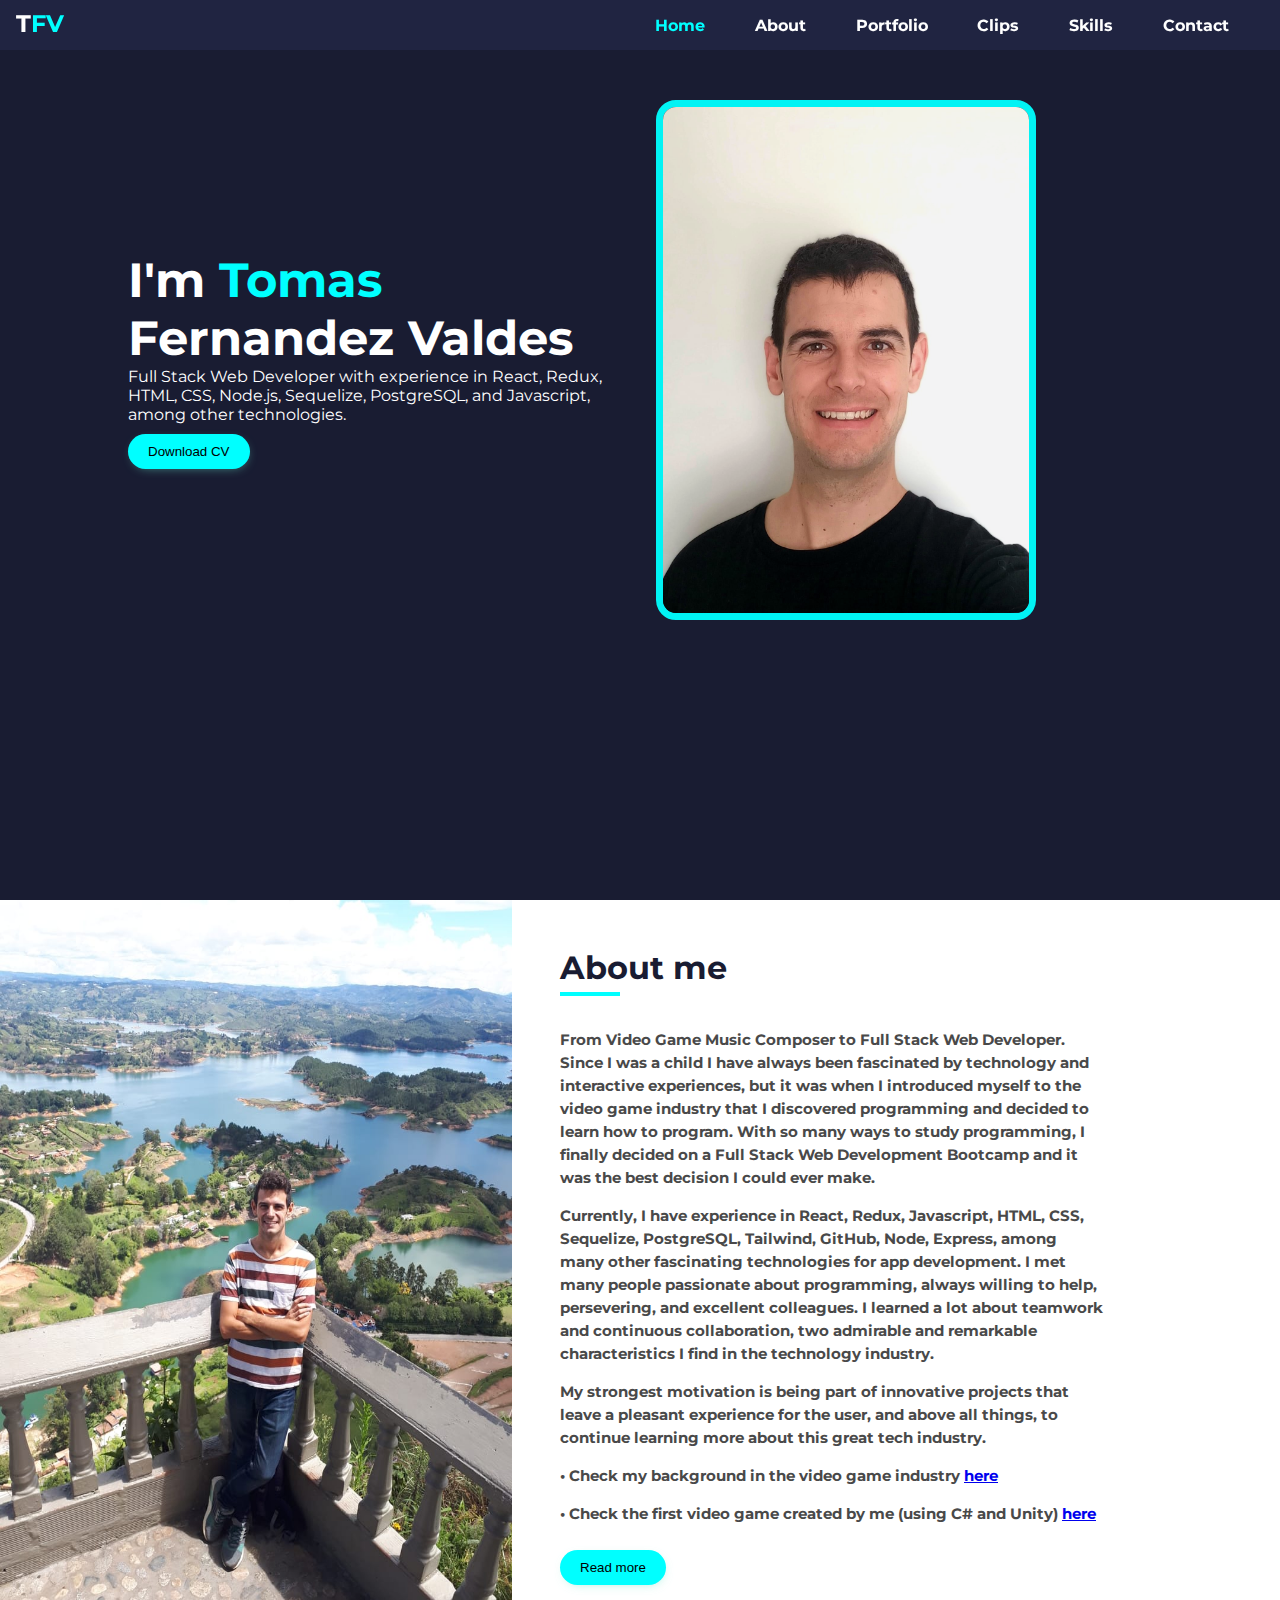
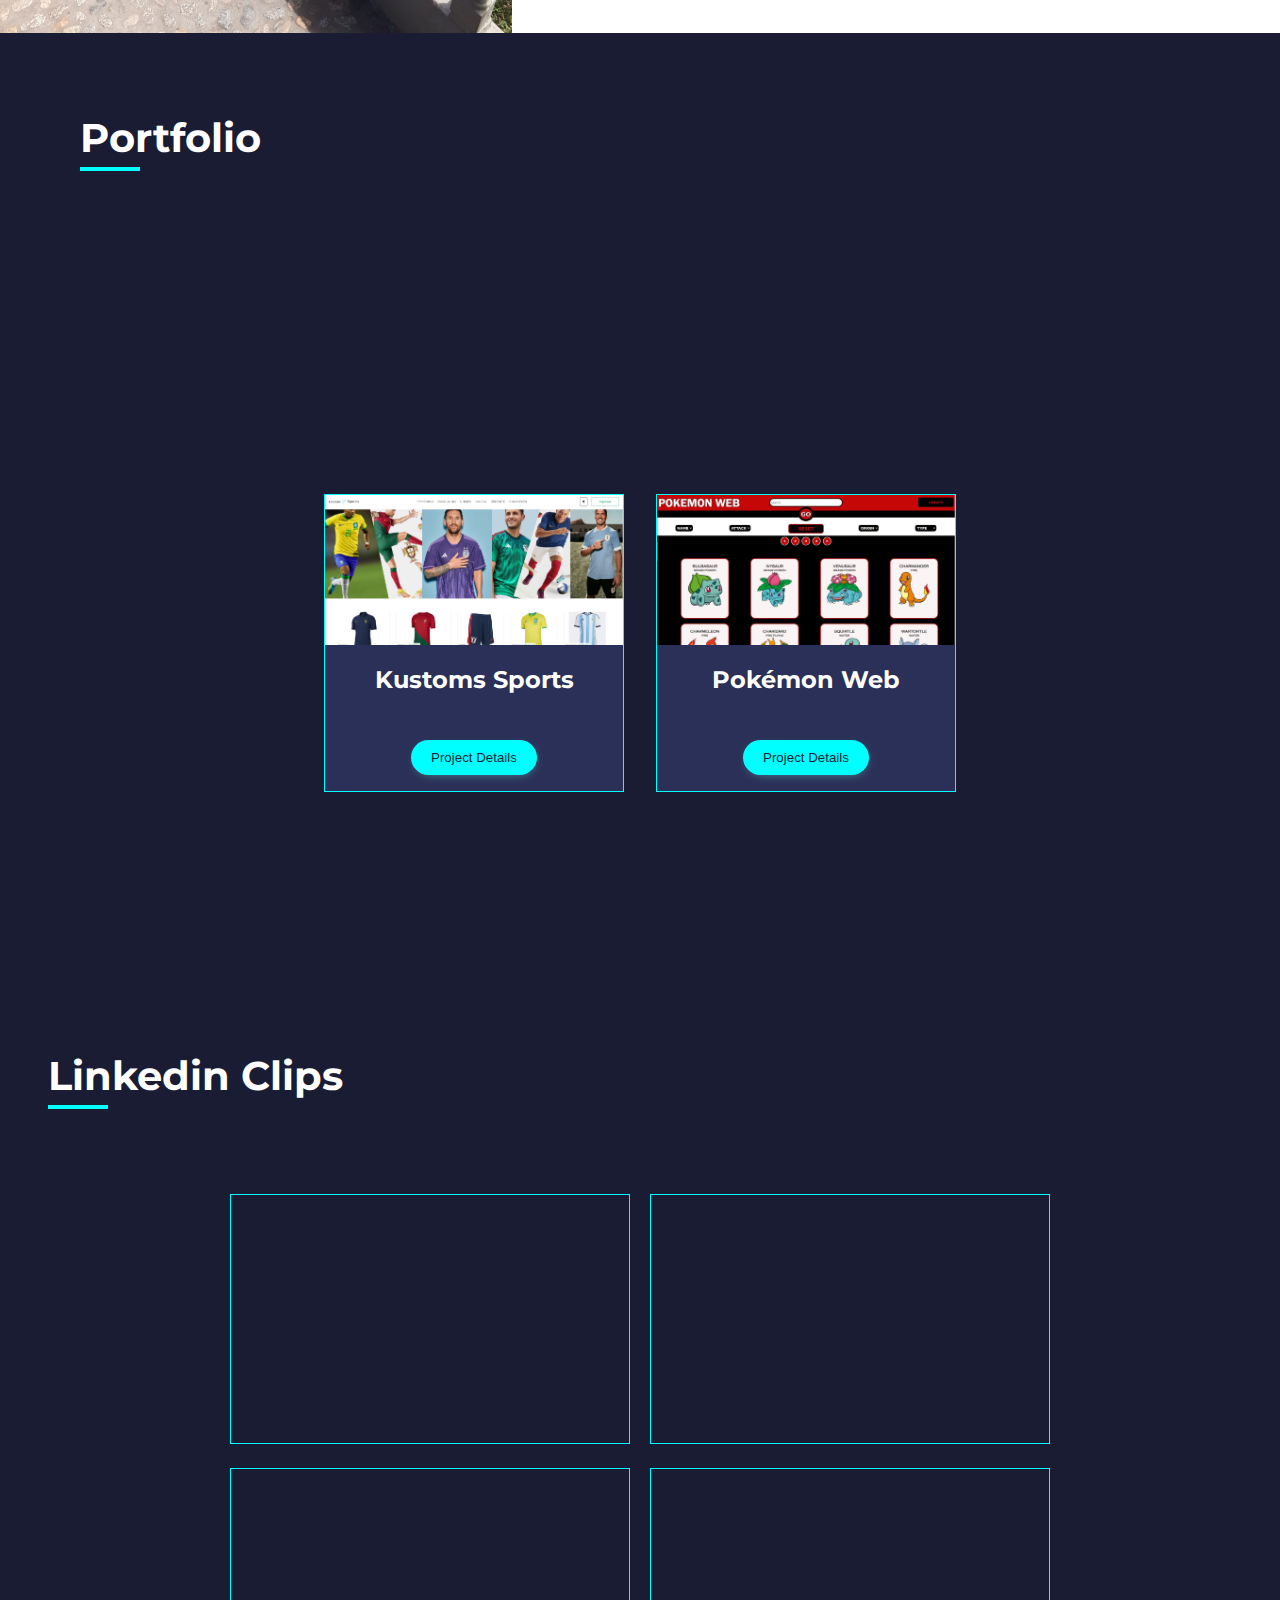
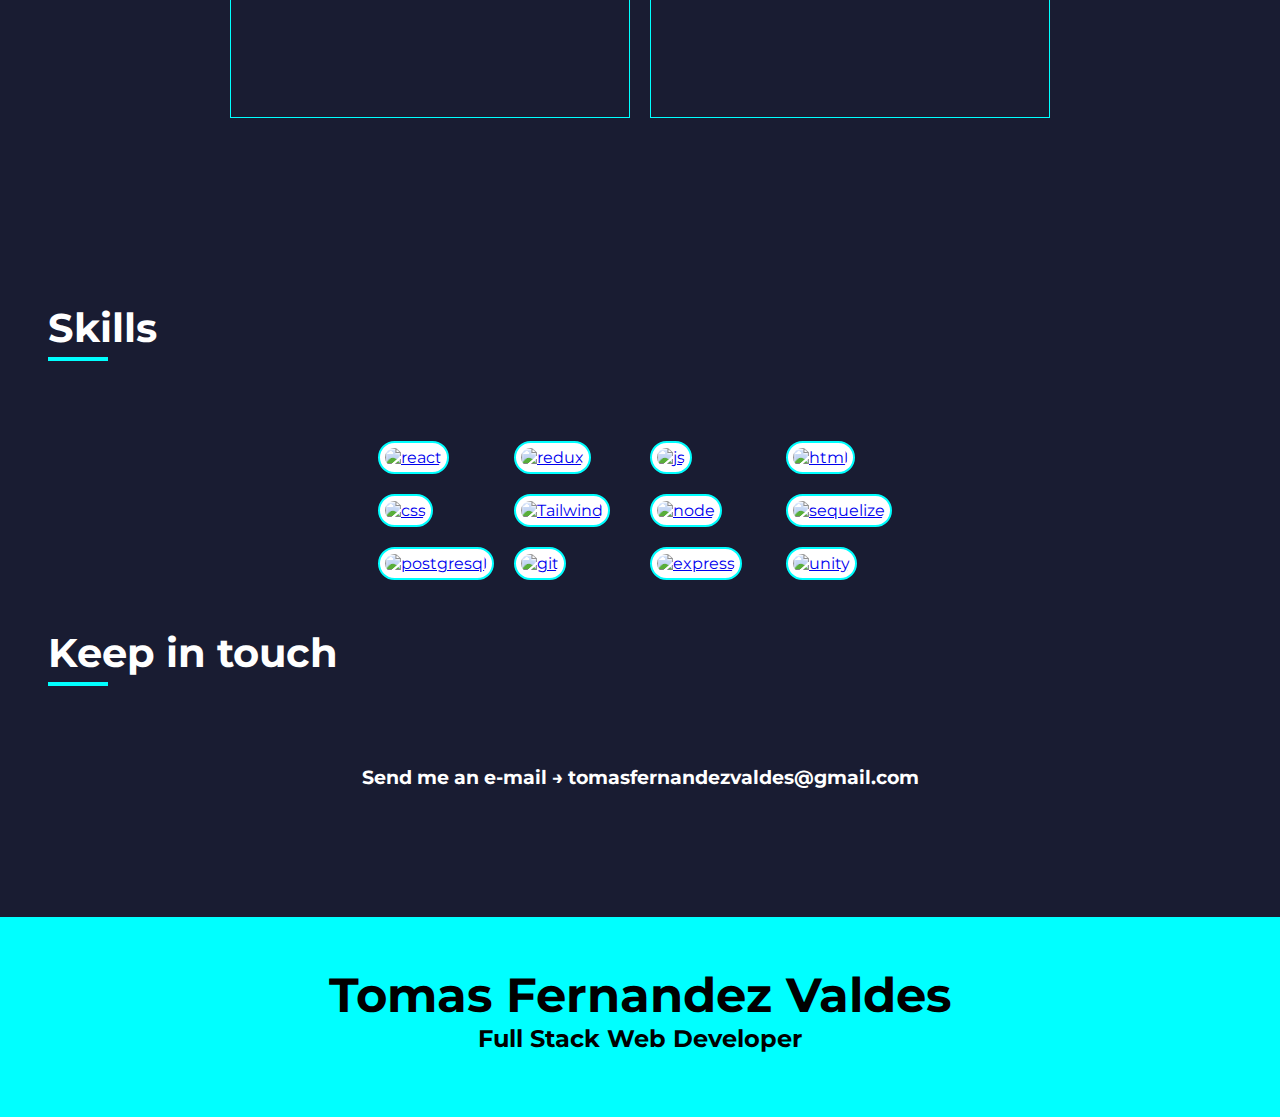
==== index.html @ edc2d5ab "add videoProyects" ====
<!DOCTYPE html>
<html lang="en">
    <head>
        <meta charset="UTF-8">
        <meta http-equiv="X-UA-Compatible" content="IE=edge">
        <meta name="viewport" content="width=device-width, initial-scale=1.0">
        <title>TomasFV-WebDeveloper</title>
        <link rel="shortcut icon" type="image" href="/Logo2T128-removebg-preview.png" >
        <link rel="stylesheet" href="/style.css">
        <link rel="stylesheet" href="https://use.fontawesome.com/releases/v6.1.1/css/all.css">
      
      </head>
      <body>
        <div class="wrapper">
          <header>
            <nav class="navbar">
              <div class="brand">
                <h2>T<span>FV</span></h2>
              </div>
              <ul class="menu">
                <li><a href="#"  class="active">Home</a></li>
                <li><a href="#about">About</a></li>
                <li><a href="#portafolio">Portfolio</a></li>
                <li><a href="#clips">Clips</a></li>
                <li><a href="#skills">Skills</a></li>
                <li><a href="#contacto">Contact</a></li>
              </ul>
            </nav>
          </header>
          <main class="main">
            <div class="info-content">
              <h1>I'm <span>Tomas</span> Fernandez Valdes</h1>
               <p>Full Stack Web Developer with experience in React, Redux, HTML, CSS, Node.js, Sequelize, PostgreSQL, and Javascript, among other technologies.</p>
               <a download href="/TomasFernandezValdes_ FullStack_Eng.pdf"><button class="download-cv">Download CV</button></a>
            </div>
            <img src="/Perfil_CV.jpeg" alt="">
          </main>
        </div>
          <div id="about" class="about">
            <img src="/guatape.jpg" alt="">
            <div  class="about-info">
              <h2>About me</h2>
              <div class="divider"></div>
              <p>From Video Game Music Composer to Full Stack Web Developer. Since I was a child I have always been fascinated by technology and interactive experiences, but it was when I introduced myself to the video game industry that I discovered programming and decided to learn how to program. With so many ways to study programming, I finally decided on a Full Stack Web Development Bootcamp and it was the best decision I could ever make. </p>
              <p>Currently, I have experience in React, Redux, Javascript, HTML, CSS, Sequelize, PostgreSQL, Tailwind, GitHub, Node, Express, among many other fascinating technologies for app development. I met many people passionate about programming, always willing to help, persevering, and excellent colleagues. I learned a lot about teamwork and continuous collaboration, two admirable and remarkable characteristics I find in the technology industry. </p>
              <p>My strongest motivation is being part of innovative projects that leave a pleasant experience for the user, and above all things, to continue learning more about this great tech industry.</p>
              <p>• Check my background in the video game industry <a href="https://coffee-maker-productions.webnode.page/" target="_blank">here</a></p>
              <p>• Check the first video game created by me (using C# and Unity) <a href="https://tomasfv.itch.io/maze-ball-challenge" target="_blank">here</a>   </p>
              <a download href="/TomasFernandezValdes_ FullStack_Eng.pdf"><button class="download-cv">Read more</button></a>
            </div>
          </div>
          <div id="portafolio" class="portfolio">
            <div class="portfolio-heading">
              <h2>Portfolio</h2>
              <div class="divider"></div>
            </div>
            <div class="container">
              <div class="card">
                <div class="cardk__img">
                </div>
                <div class="card__title">
                  <h2>Kustoms Sports</h2>
                </div>
                <div class="card__proyect-links">
                  <a href="https://github.com/tomasfv/kustoms-sports" target="_blank">
                    <i class="fab fa-github"></i>
                  </a>
                  <a href="https://www.youtube.com/watch?v=bM7t9NczBkY" target="_blank">
                    <i class="fab fa-youtube"></i>
                  </a>
                  <a href="https://kustoms-sports.vercel.app" target="_blank">
                    <i class="fas fa-globe-asia"></i>
                  </a>
                  <!-- <a href="">
                    <i class="fas fa-code"></i>
                  </a> -->
                </div>
                <div class="button-content">
                  <button class="project-details-button download-cv">
                    <a download href="/TomasFernandezValdes_ FullStack_Eng.pdf">Project Details</a>
                  </button>
                </div>
              </div>
              
              <div class="card">
                <div class="cardp__img">
                </div>
                <div class="card__title">
                  <h2>Pokémon Web</h2>
                </div>
                <div class="card__proyect-links">
                  <a href="https://github.com/tomasfv/PI-Pokemon-main" target="_blank">
                    <i class="fab fa-github"></i>
                  </a>
                  <a href="https://www.linkedin.com/posts/tomasferval_frontend-fullstack-backend-activity-6993628926098989056-Qzj-?utm_source=share&utm_medium=member_desktop" target="_blank">
                    <i class="fab fa-youtube"></i>
                  </a>
                  <a href="https://pi-pokemon-main-wine.vercel.app/" target="_blank">
                    <i class="fas fa-globe-asia"></i>
                  </a>
                  <!-- <a href="">
                    <i class="fas fa-code"></i>
                  </a> -->
                </div>
                <div class="button-content">
                  <button class="project-details-button download-cv">
                    <a download href="/TomasFernandezValdes_ FullStack_Eng.pdf">Project Details</a>
                  </button>
                </div>
              </div>
              
              
            </div>
          </div>
          <div id="clips" class="contact-section">
            <div  class="contact-heading">
              <h2>Linkedin Clips</h2>
              <div class="divider"></div>
            </div>
            <div  class="container-linkedin">
              <div class="linkedin"> 
                <a href="https://www.linkedin.com/posts/tomasferval_html-css-javascript-activity-6996836630992949248-Q7vD?utm_source=share&utm_medium=member_desktop" target="_blank">
                  <video class="linkedin-clips" src="/Videos/IconoMenuAnimado.mp4" autoplay loop muted></video>
                </a>
                <a href="https://www.linkedin.com/posts/tomasferval_html-css-frontend-activity-6998616373052489728-jc6D?utm_source=share&utm_medium=member_desktop" target="_blank">
                  <video class="linkedin-clips" src="/Videos/02 - Texto Animado.mp4"  autoplay loop muted></video>
                </a>
                <a href="https://www.linkedin.com/posts/tomasferval_html-css-activity-7001537849820897280-mjgd?utm_source=share&utm_medium=member_desktop" target="_blank">
                  <video class="linkedin-clips" src="/Videos/03 - Flip Card.mp4"  autoplay loop muted></video>
                </a>
                <a href="https://www.linkedin.com/posts/tomasferval_html-css-javascript-activity-7003324609701777409-IH3a?utm_source=share&utm_medium=member_desktop" target="_blank">
                  <video class="linkedin-clips" src="/Videos/04 - RS Share Icon.mp4"  autoplay loop muted></video>
                </a>
              </div>
            </div>
          </div>
          
          <div id="skills" class="contact-section">
            <div class="contact-heading">
              <h2>Skills</h2>
              <div class="divider"></div>
            </div>
          </div>
          <div class="container-skills">
            <div class="skills-cards">
              <a href="https://reactjs.org/" target="_blank"><img class="skills" src="https://upload.wikimedia.org/wikipedia/commons/thumb/a/a7/React-icon.svg/2300px-React-icon.svg.png" alt="react"/></a>
              <a href="https://redux.js.org/" target="_blank"><img class="skills" src="https://cdn.worldvectorlogo.com/logos/redux.svg" alt="redux"/></a>
              <a href="https://www.javascript.com/" target="_blank"><img class="skills" src="https://upload.wikimedia.org/wikipedia/commons/6/6a/JavaScript-logo.png" alt="js"/></a>
              <a href="https://html.com/" target="_blank"><img class="skills" src="https://upload.wikimedia.org/wikipedia/commons/thumb/6/61/HTML5_logo_and_wordmark.svg/2048px-HTML5_logo_and_wordmark.svg.png" alt="html"/></a>
              <a href="https://developer.mozilla.org/en-US/docs/Web/CSS" target="_blank"><img class="skills" src="https://upload.wikimedia.org/wikipedia/commons/thumb/d/d5/CSS3_logo_and_wordmark.svg/1452px-CSS3_logo_and_wordmark.svg.png" alt="css"/></a>
              <a href="https://tailwindcss.com/" target="_blank"><img class="skills" src="https://upload.wikimedia.org/wikipedia/commons/thumb/d/d5/Tailwind_CSS_Logo.svg/2048px-Tailwind_CSS_Logo.svg.png" alt="Tailwind"/></a>
              <a href="https://nodejs.org/en/" target="_blank"><img class="skills" src="https://seeklogo.com/images/N/nodejs-logo-FBE122E377-seeklogo.com.png" alt="node"/></a>
              <a href="https://sequelize.org/" target="_blank"><img class="skills" src="https://seeklogo.com/images/S/sequelize-logo-9A5075DB9F-seeklogo.com.png" alt="sequelize"/></a>
              <a href="https://www.postgresql.org/" target="_blank"><img class="skills" src="https://upload.wikimedia.org/wikipedia/commons/thumb/2/29/Postgresql_elephant.svg/1985px-Postgresql_elephant.svg.png" alt="postgresql"/></a>
              <a href="https://git-scm.com/" target="_blank"><img class="skills" src="https://git-scm.com/images/logos/downloads/Git-Icon-1788C.png" alt="git"/></a>
              <a href="https://expressjs.com/" target="_blank"><img class="skills" src="https://d2eip9sf3oo6c2.cloudfront.net/tags/images/000/000/359/full/expressjslogo.png" alt="express"/></a>
              <a href="https://unity.com/" target="_blank"><img class="skills" src="https://cdn.freebiesupply.com/logos/large/2x/unity-69-logo-png-transparent.png" alt="unity"/></a>
              
            </div>
          </div>

          <div class="contact-section">
            <div id="contacto" class="contact-heading">
              <h2>Keep in touch</h2>
              <div class="divider"></div>
            </div>
            <div class="container-contact">
              <!-- <img src="https://res.cloudinary.com/freelancer2222222222222222/image/upload/v1650543288/samples/img-opacity50_jgruyl.png" alt=""> -->
              <div class="contact-form">
                <!-- <h4>Send me a message...</h4> -->
                <!-- <form class="form-group">
                  <input type="text" placeholder="Name" class="input">
                  <input type="email" placeholder="Email" class="input">
                  <textarea name="message" placeholder="Place your message here..."></textarea>
                  <button type="submit" class="btn-submit">Send message</button>
                </form> -->
                <h3>Send me an e-mail → tomasfernandezvaldes@gmail.com</h3>
                
              </div>
            </div>
          </div>
        
          <footer class="footer"> 
            <div class="footer-content">
              <h2>Tomas Fernandez Valdes</h2>
              <h5>Full Stack Web Developer</h5>
            </div>
            <div class="sotial-networks">
              <!-- <i class="fab fa-instagram"></i> -->
              <a href="https://www.linkedin.com/in/tomasferval/" target="_blank"><i class="fab fa-linkedin"></i></a>
              <a href="https://github.com/tomasfv" target="_blank"><i class="fab fa-github"></i></a>
              <a href="https://tomasfv.itch.io/" target="_blank"><i class="fab fa-itch-io"></i></a>

            </div>
          </footer>
        </body>
</html>
---- style.css ----
@import url('https://fonts.googleapis.com/css2?family=Montserrat:wght@100;700&display=swap');

* {
  margin: 0;
  padding: 0;
  box-sizing: border-box;
}

html{
  scroll-behavior: smooth;
}

body {
  font-family: 'Montserrat', sans-serif;
}

.wrapper {
  width: 100vw;
  height: 100vh;
  background-color: #191c32;
  color: #fff;
}
.navbar {
  display: flex;
  justify-content: space-between;
  padding: 1em;
  position: fixed;
  background-color: #212542ee;
  width: 100%;
  height: 50px;
}
.brand {
  margin-top: -7px;
}
.brand span {
  color: aqua;
}
.menu {
  display: flex;
  width: 50%;
  margin-right: 10px;
  justify-content: space-around;
}
.menu  li {
  list-style: none;
  font-weight: bold;

}
.menu a {
  color: #fff;
  text-decoration: none;
  padding: 10px 20px;
  border-radius: 10px;
  transition-duration: 300ms;
  transition-timing-function: ease-in-out; 
}

.menu li:hover a{
  background-color: aqua;
  border-radius: 10px;
  font-weight: bold;
}

.menu .active {
  color: aqua;
 
}


.menu li a:hover {
  color: white;
  
}



.main {
  margin: 0 auto;
  width: 80vw;
  height: 80vh;
  display: grid;
  grid-template-columns: repeat(2,1fr);
  align-items: center;
  gap: 2em;
}

h1 {
  font-size: 3em;
}

.info-content span {
  color: aqua;
}

.download-cv {
  padding: 10px 20px;
  background-color: aqua;
  border: none;
  border-radius: 20px;
  margin-top: 10px;
  cursor: pointer;
  -webkit-box-shadow: 1px 3px 11px -5px rgba(102,231,200,0.69);
  -moz-box-shadow: 1px 3px 11px -5px rgba(102,231,200,0.69);
  box-shadow: 1px 3px 11px -5px rgba(102,231,200,0.69);
}

.download-cv:hover {
  background-color: azure;
  box-shadow: none;
}

.main img {
  border:  7px solid aqua;
  border-radius: 20px;
  width: 380px;
  height: 520px;
  opacity: 95%;
  z-index: 1;
}

.about {
  display: grid;
  grid-template-columns: repeat(10, 1fr);
  width: 100vw;
  align-items: center;
}

.about img {
  width: 100%;
  height: 100%;
  grid-column: 1/5;
}

.about-info {
  grid-column: 5/10;
  padding: 3em;
}

.about-info h2 {
  font-size: 2em;
  color: #191c32;
}

.divider {
  height: 4px;
  width: 60px;
  background-color: aqua;
  margin-top: 5px;
  margin-bottom: 2em;
}

.about p {
  margin-bottom: 1em;
  color: rgb(73, 73, 73);
  line-height: 23px;
  font-weight: bold;
  font-size: 15px;
}

.portfolio,
.contact-section {
  width: 100vw;
  background-color: #191c32;
  color: #fff;
}

.portfolio-heading {
  width: 100vw;
  display: flex;
  flex-direction: column;
  justify-content: center;

}


.portfolio-heading h2,
.contact-heading h2 {
  font-size: 2.5em;
  color: #fff;
}

.portfolio .container {
  width: 80vw;
  height: 80vh;
  margin: 0 auto;
  display: flex;
  align-items: center;
  justify-content: center;
}

.card {
  width: 300px;
  background-color: #2b3058;
  margin: 1em;
  text-align: center;
  transition-duration: 300ms;
  transition-timing-function: ease-in-out;
}

.card:hover{
  transform: scale(1.05);
}

.card__img {
  width: 100%;
  height: 150px;
  background-image: url(https://res.cloudinary.com/freelancer2222222222222222/image/upload/v1650543491/samples/2-original_agisst.png);
  background-size: cover;
}

.card__title {
  padding: 20px;
}

.card__proyect-links {
  display: flex;
  justify-content: space-evenly;
}
.card__proyect-links a {
  color: #fff;
  text-decoration: none;
}

.card__proyect-links i {
  font-size: 1.5em;
}

.button-content {
  display: flex;
  justify-content: center;
  margin: 1em;
}

.project-details-button a {
  text-decoration: none;
  color: #191c32;
}


.contact-section {
  padding: 3em;
}

.container-contact {
  margin: 0 auto;
  display: flex;
  align-items: center;
}

.contact-section img {
  width: 750px;
  height: 700px;
  bottom: 0px;
}

.form-group {
  display: flex;
  flex-direction: column;
  width: 30vw;
  margin-top: 2em;
}
.form-group textarea {
  height: 150px;
  padding: 1.5em;
  background: none;
  border: 1px solid #fff;
  color: #fff;
}

.form-group .input {
  padding: 10px 20px;
  margin-bottom: 1em;
  background: none;
  border: none;
  border-bottom: 1px solid #fff;
  color: #fff;
}

.form-group .btn-submit {
  padding: 10px 20px;
  margin: 1em;
  border-radius: 20px;
  border: none;
  text-transform: uppercase;
  background-color: aqua;
}


.footer {
  display: flex;
  flex-direction: column;
  justify-content: center;
  align-items: center;
  width: 100vw;
  height: 200px;
  padding: 2em;
  background-color: aqua;
}

.footer-content h2 {
  font-size: 3em;
}

.footer-content h5 {
  font-size: 1.5em;
  text-align: center;
}

.sotial-networks {
  display: flex;
  justify-content: space-evenly;
  width: 300px;
  margin-top: 1em;
}

.sotial-networks i {
  font-size: 1.5em;
}

.portfolio,
.contact-section {
  width: 100vw;
  background-color: #191c32;
  color: #fff;
}

.portfolio-heading {
  width: 100vw;
  display: flex;
  flex-direction: column;
  justify-content: center;
  padding: 5em;
}


.portfolio-heading h2,
.contact-heading h2 {
  font-size: 2.5em;
  color: #fff;
}

.portfolio .container {
  width: 80vw;
  height: 80vh;
  margin: 0 auto;
  display: flex;
  align-items: center;
  justify-content: center;
}

.card {
  width: 300px;
  border: solid aqua 1px;
  background-color: #2b3058;
  margin: 1em;
}

.cardk__img {
  width: 100%;
  height: 150px;
  background-image: url(/KustomsSports.jpg);
  background-size: cover;
}

.cardp__img {
  width: 100%;
  height: 150px;
  background-image: url(/pokemon.jpg);
  background-size: cover;
}

.card__title {
  padding: 20px;
}

.card__proyect-links {
  display: flex;
  justify-content: space-evenly;
}
.card__proyect-links a {
  color: #fff;
  text-decoration: none;
}

.card__proyect-links i {
  font-size: 1.5em;
}

.button-content {
  display: flex;
  justify-content: center;
  margin: 1em;
}

.project-details-button a {
  text-decoration: none;
  color: #191c32;
}

.contact-section {
  padding: 3em;

}

.container-contact {
  margin: 0 auto;
  /* margin-left: 26%; */
  display:flex;
  flex-direction: column;
  justify-content: center;
  align-items: center;
  margin-top: 5em;
  margin-bottom: 5em;
}

.container-linkedin {
  margin: 0 auto;
  /* margin-left: 26%; */
  /* display:flex;
  flex-direction: column;
  justify-content: center;
  align-items: center; */
  display: flex;
  justify-content: center;
  align-items: center;
  margin-top: 5em;
  margin-bottom: 5em;
}

.linkedin{
  display: grid;
  grid-template-columns: repeat(2, 1fr);
  gap: 10px;
}

.linkedin-clips{
  width: 400px;
  height: 250px;
  transition-duration: 300ms;
  border: solid aqua 1px;
  margin: 5px;
  transition-timing-function: ease-in-out;
}

.linkedin-clips:hover{
  transform: scale(1.05);
}



.contact-section img {
  width: 725px;
  height: 725px;
  bottom: 0px;
  margin-right: 10px;
  opacity: 20%;
}

.form-group {
  display: flex;
  flex-direction: column;
  width: 30vw;
  margin-top: 2em;
}
.form-group textarea {
  height: 150px;
  padding: 1.5em;
  background: none;
  border: 1px solid #fff;
  color: #fff;
}

.form-group .input {
  padding: 10px 20px;
  margin-bottom: 1em;
  background: none;
  border: none;
  border-bottom: 1px solid #fff;
  color: #fff;
}

.form-group .btn-submit {
  padding: 10px 20px;
  margin: 1em;
  border-radius: 20px;
  border: none;
  text-transform: uppercase;
  background-color: aqua;
}


.footer {
  display: flex;
  flex-direction: column;
  justify-content: center;
  align-items: center;
  width: 100vw;
  height: 200px;
  padding: 2em;
  background-color: aqua;
}

.footer-content h2 {
  font-size: 3em;
}

.footer-content h5 {
  font-size: 1.5em;
  text-align: center;
}

.sotial-networks {
  display: flex;
  justify-content: space-evenly;
  width: 300px;
  margin-top: 1em;
}

.sotial-networks i {
  font-size: 1.5em;
  color: #191c32;
}

.container-skills{
  background-color: #191c32;
  display: flex;
  justify-content: center;
  align-items: center;
  
  
}

.skills-cards{
  display: grid;
  grid-template-columns: repeat(4, 1fr);
  gap: 20px
}

.skills{
  
  width: 100px;
  height: 100px;
  border: solid aqua 2px;
  padding: 5px;
  border-radius: 20px;
  background-color: #fff;
  cursor: pointer;
  transition-property: transform border-radius; 
  transition: 750ms ease-in-out;
  

}

.skills:hover{
  transform: rotate(360deg);
  border-radius: 50%;
  
  
  
}


@media (max-width: 780px){
  .main{
    display:flex;
    flex-direction: column;
  }

  .info-content{
    margin-top: 60px;
  }

  .about{
    display: flex;
    flex-direction: column;
  }

  .container{
    display: flex;
    flex-direction: column;
  }

  .skills-cards{
  grid-template-columns: repeat(3, 1fr);

  }

  .linkedin{
    display: grid;
    grid-template-columns: repeat(1, 1fr);
    gap: 10px;
  }
}

@media (max-width: 720px){
 
  .main img{
    width: 310px;
    height: 420px;
  }

  .navbar{
    
    justify-content: space-around;
    
  }
  .menu a{
    display: none;
    /* padding: 10px;
    font-size: 11px; */
  }

  .about img{
    display: none;
  }

  .footer-content h2{
    font-size: 1.5em;
  }

  .footer-content h5{
    font-size: 1em;
  }
}
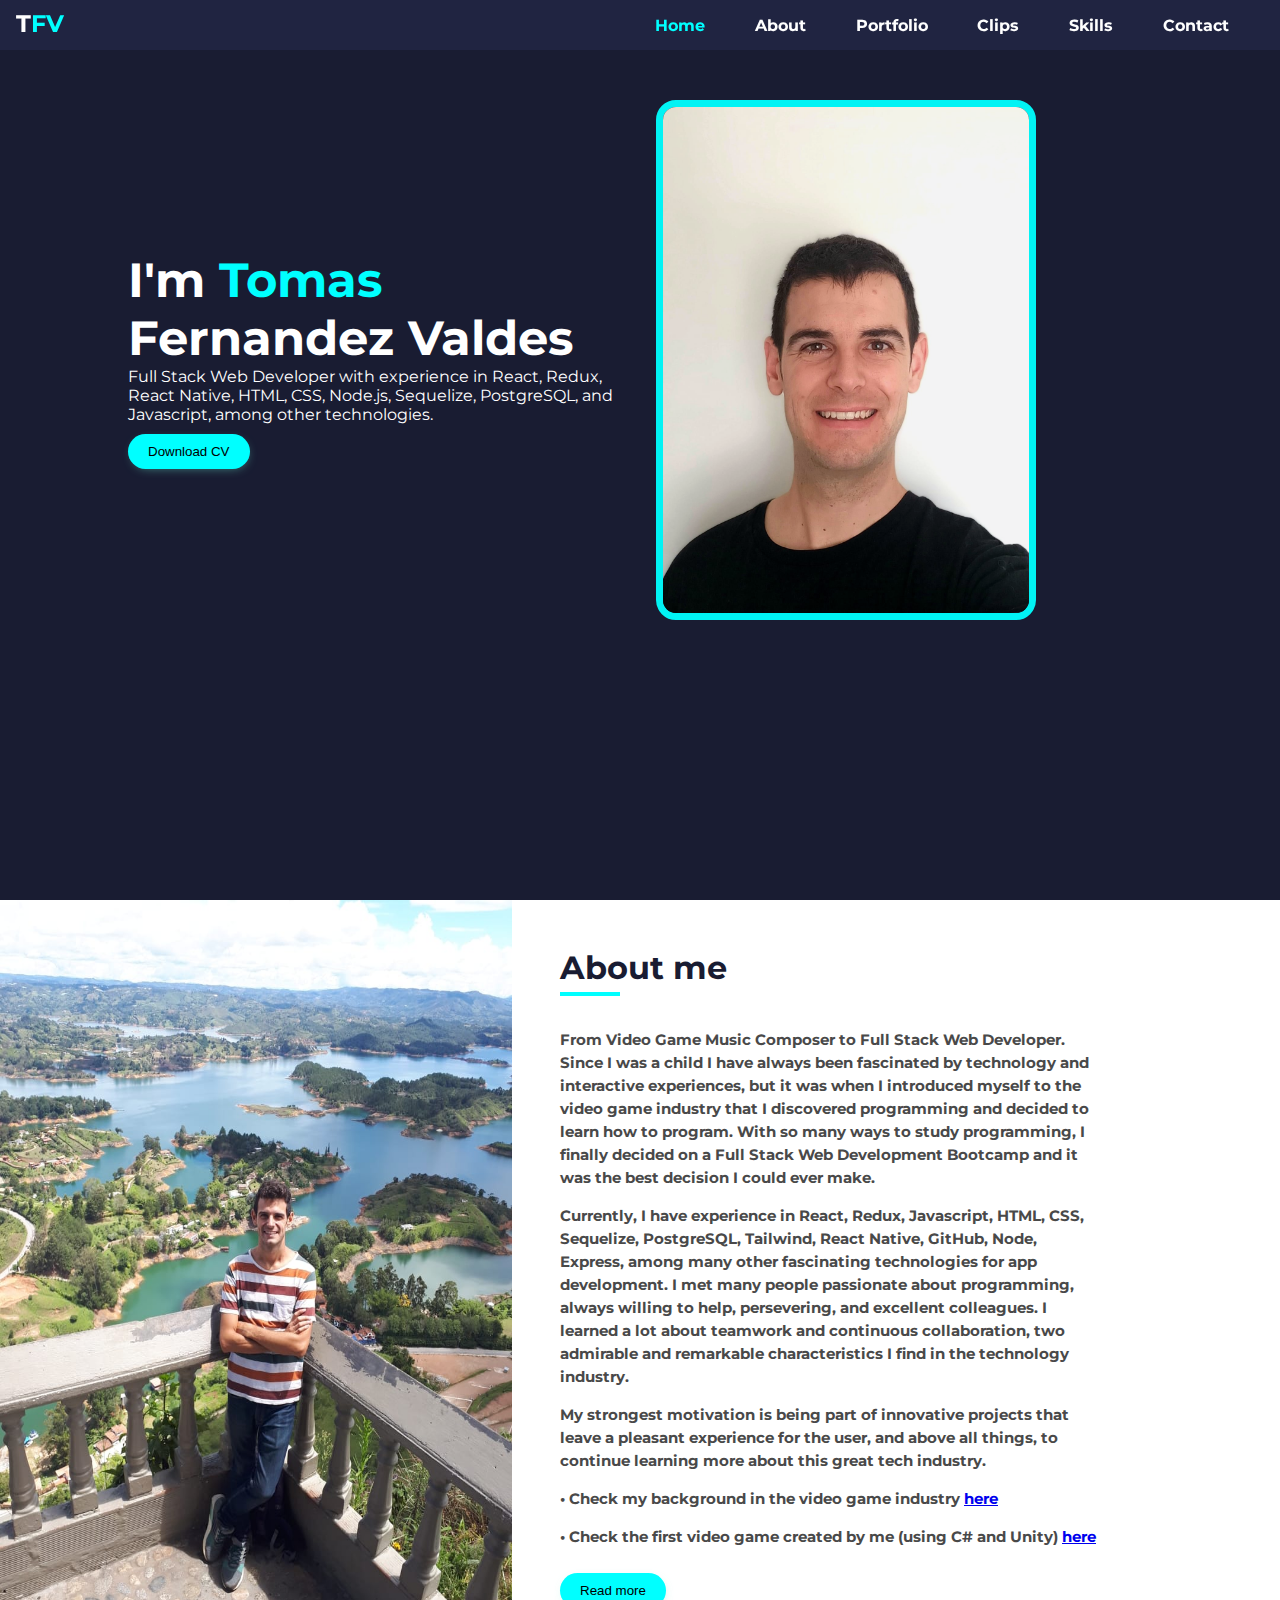
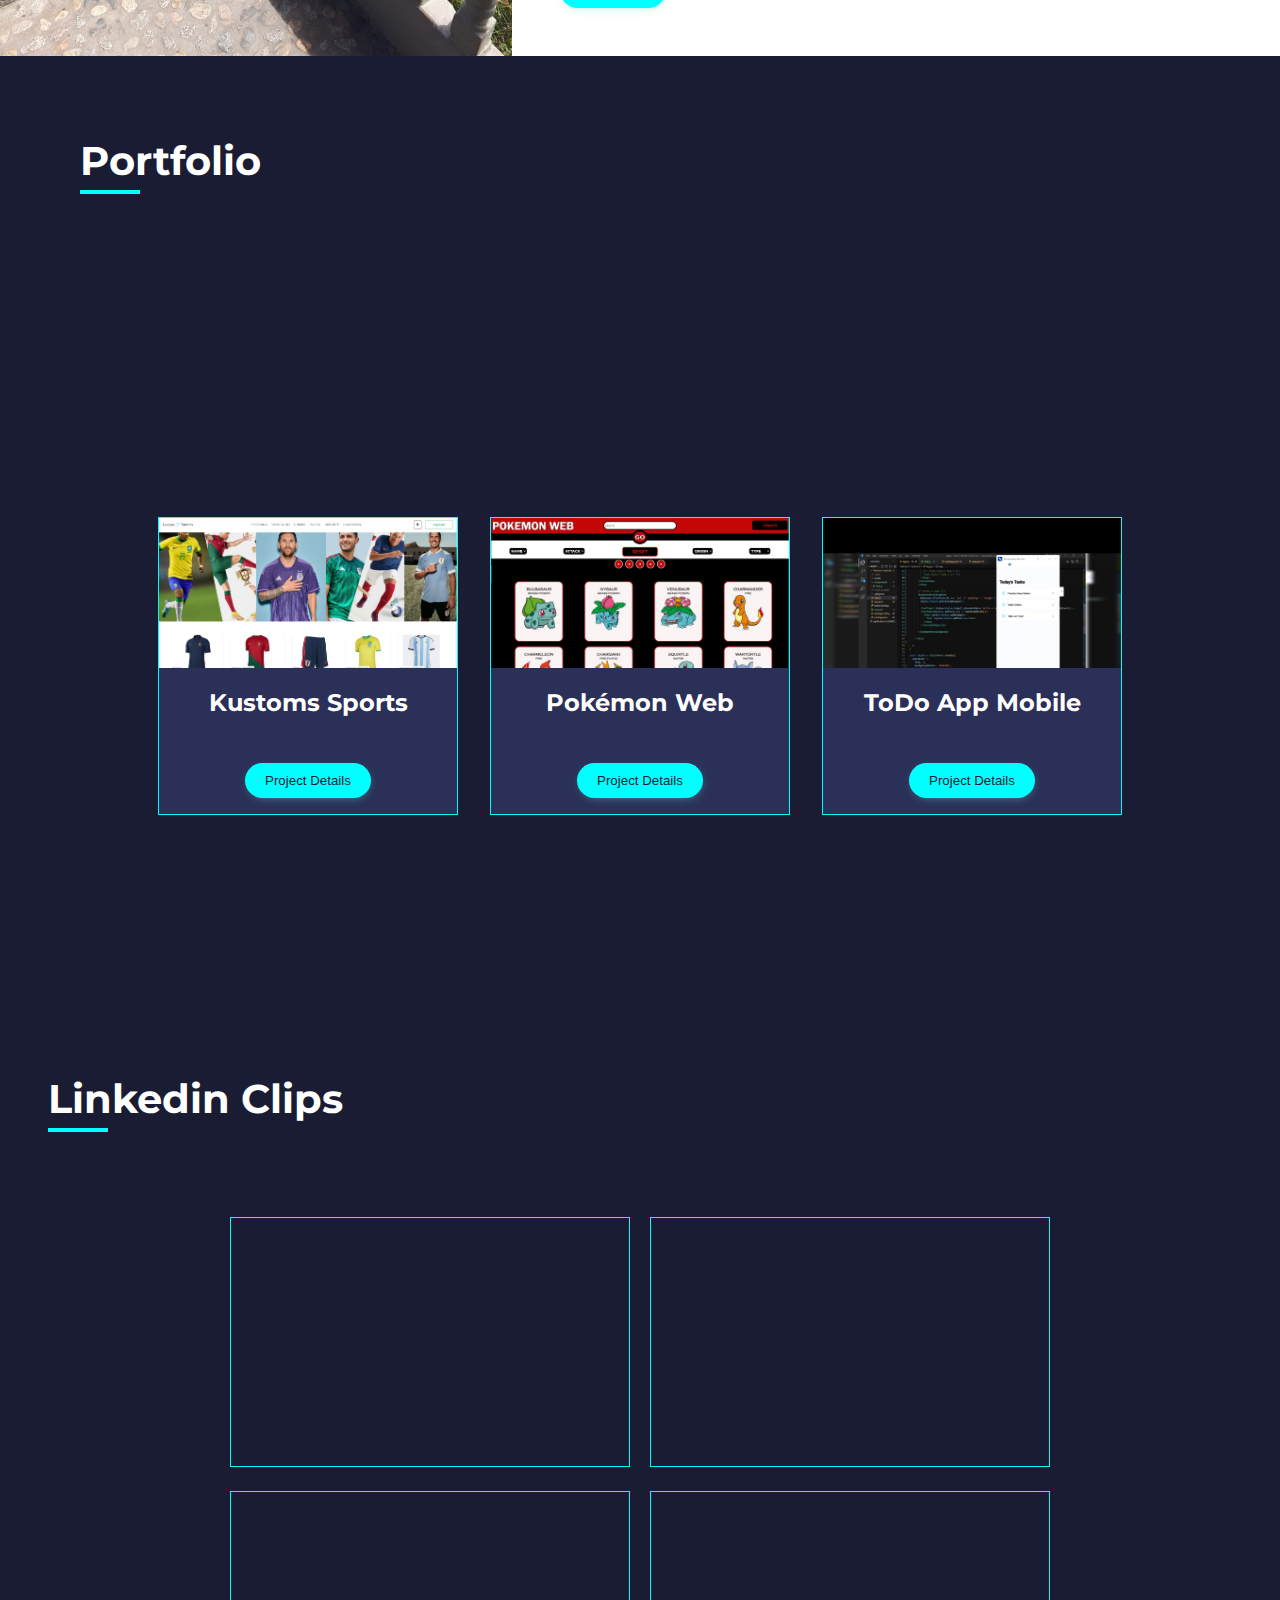
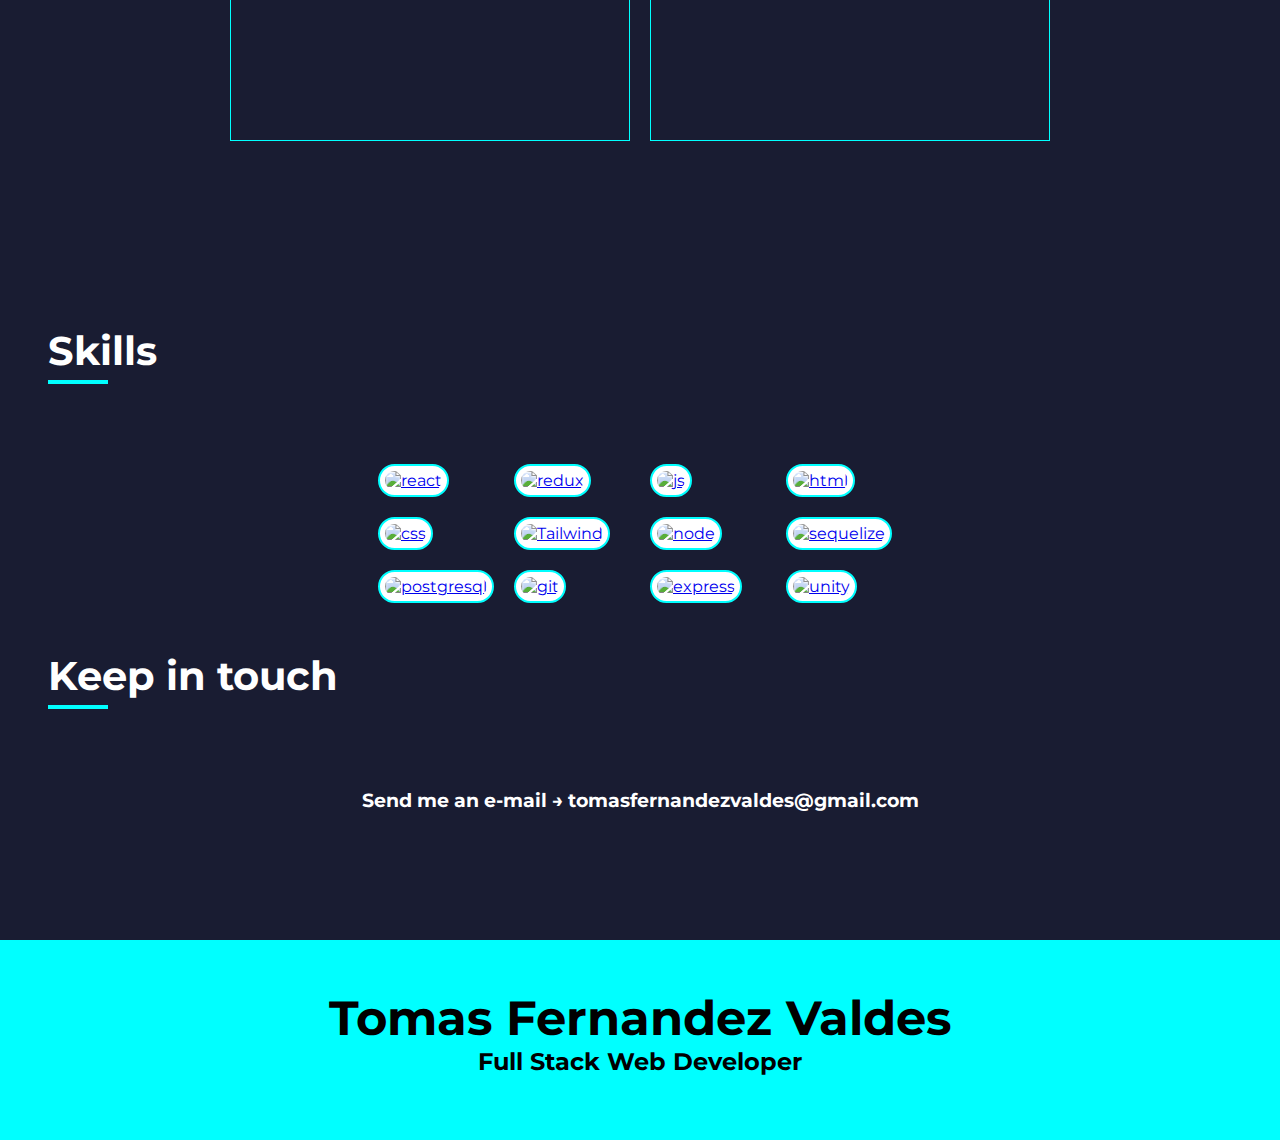
==== commit f5af4590: "add toDoApp" ====
--- a/index.html
+++ b/index.html
@@ -30,7 +30,7 @@
           <main class="main">
             <div class="info-content">
               <h1>I'm <span>Tomas</span> Fernandez Valdes</h1>
-               <p>Full Stack Web Developer with experience in React, Redux, HTML, CSS, Node.js, Sequelize, PostgreSQL, and Javascript, among other technologies.</p>
+               <p>Full Stack Web Developer with experience in React, Redux, React Native, HTML, CSS, Node.js, Sequelize, PostgreSQL, and Javascript, among other technologies.</p>
                <a download href="/TomasFernandezValdes_ FullStack_Eng.pdf"><button class="download-cv">Download CV</button></a>
             </div>
             <img src="/Perfil_CV.jpeg" alt="">
@@ -42,7 +42,7 @@
               <h2>About me</h2>
               <div class="divider"></div>
               <p>From Video Game Music Composer to Full Stack Web Developer. Since I was a child I have always been fascinated by technology and interactive experiences, but it was when I introduced myself to the video game industry that I discovered programming and decided to learn how to program. With so many ways to study programming, I finally decided on a Full Stack Web Development Bootcamp and it was the best decision I could ever make. </p>
-              <p>Currently, I have experience in React, Redux, Javascript, HTML, CSS, Sequelize, PostgreSQL, Tailwind, GitHub, Node, Express, among many other fascinating technologies for app development. I met many people passionate about programming, always willing to help, persevering, and excellent colleagues. I learned a lot about teamwork and continuous collaboration, two admirable and remarkable characteristics I find in the technology industry. </p>
+              <p>Currently, I have experience in React, Redux, Javascript, HTML, CSS, Sequelize, PostgreSQL, Tailwind, React Native, GitHub, Node, Express, among many other fascinating technologies for app development. I met many people passionate about programming, always willing to help, persevering, and excellent colleagues. I learned a lot about teamwork and continuous collaboration, two admirable and remarkable characteristics I find in the technology industry. </p>
               <p>My strongest motivation is being part of innovative projects that leave a pleasant experience for the user, and above all things, to continue learning more about this great tech industry.</p>
               <p>• Check my background in the video game industry <a href="https://coffee-maker-productions.webnode.page/" target="_blank">here</a></p>
               <p>• Check the first video game created by me (using C# and Unity) <a href="https://tomasfv.itch.io/maze-ball-challenge" target="_blank">here</a>   </p>
@@ -97,6 +97,33 @@
                   </a>
                   <a href="https://pi-pokemon-main-wine.vercel.app/" target="_blank">
                     <i class="fas fa-globe-asia"></i>
+                  </a>
+                  <!-- <a href="">
+                    <i class="fas fa-code"></i>
+                  </a> -->
+                </div>
+                <div class="button-content">
+                  <button class="project-details-button download-cv">
+                    <a download href="/TomasFernandezValdes_ FullStack_Eng.pdf">Project Details</a>
+                  </button>
+                </div>
+              </div>
+
+              <div class="card">
+                <div class="cardtda__img">
+                </div>
+                <div class="card__title">
+                  <h2>ToDo App Mobile</h2>
+                </div>
+                <div class="card__proyect-links">
+                  <a href="https://github.com/tomasfv/ToDo-App-Mobile" target="_blank">
+                    <i class="fab fa-github"></i>
+                  </a>
+                  <a href="" target="_blank">
+                    <i class="fab fa-youtube"></i>
+                  </a>
+                  <a download href="/application-a12006f2-7160-4f5f-839d-4a2cf59c3d21.apk" target="_blank">
+                    <i class="fa-brands fa-android"></i>
                   </a>
                   <!-- <a href="">
                     <i class="fas fa-code"></i>
--- a/style.css
+++ b/style.css
@@ -369,6 +369,13 @@
   background-size: cover;
 }
 
+.cardtda__img{
+  width: 100%;
+  height: 150px;
+  background-image: url(/ToDoApp.jpg);
+  background-size: cover;
+}
+
 .card__title {
   padding: 20px;
 }
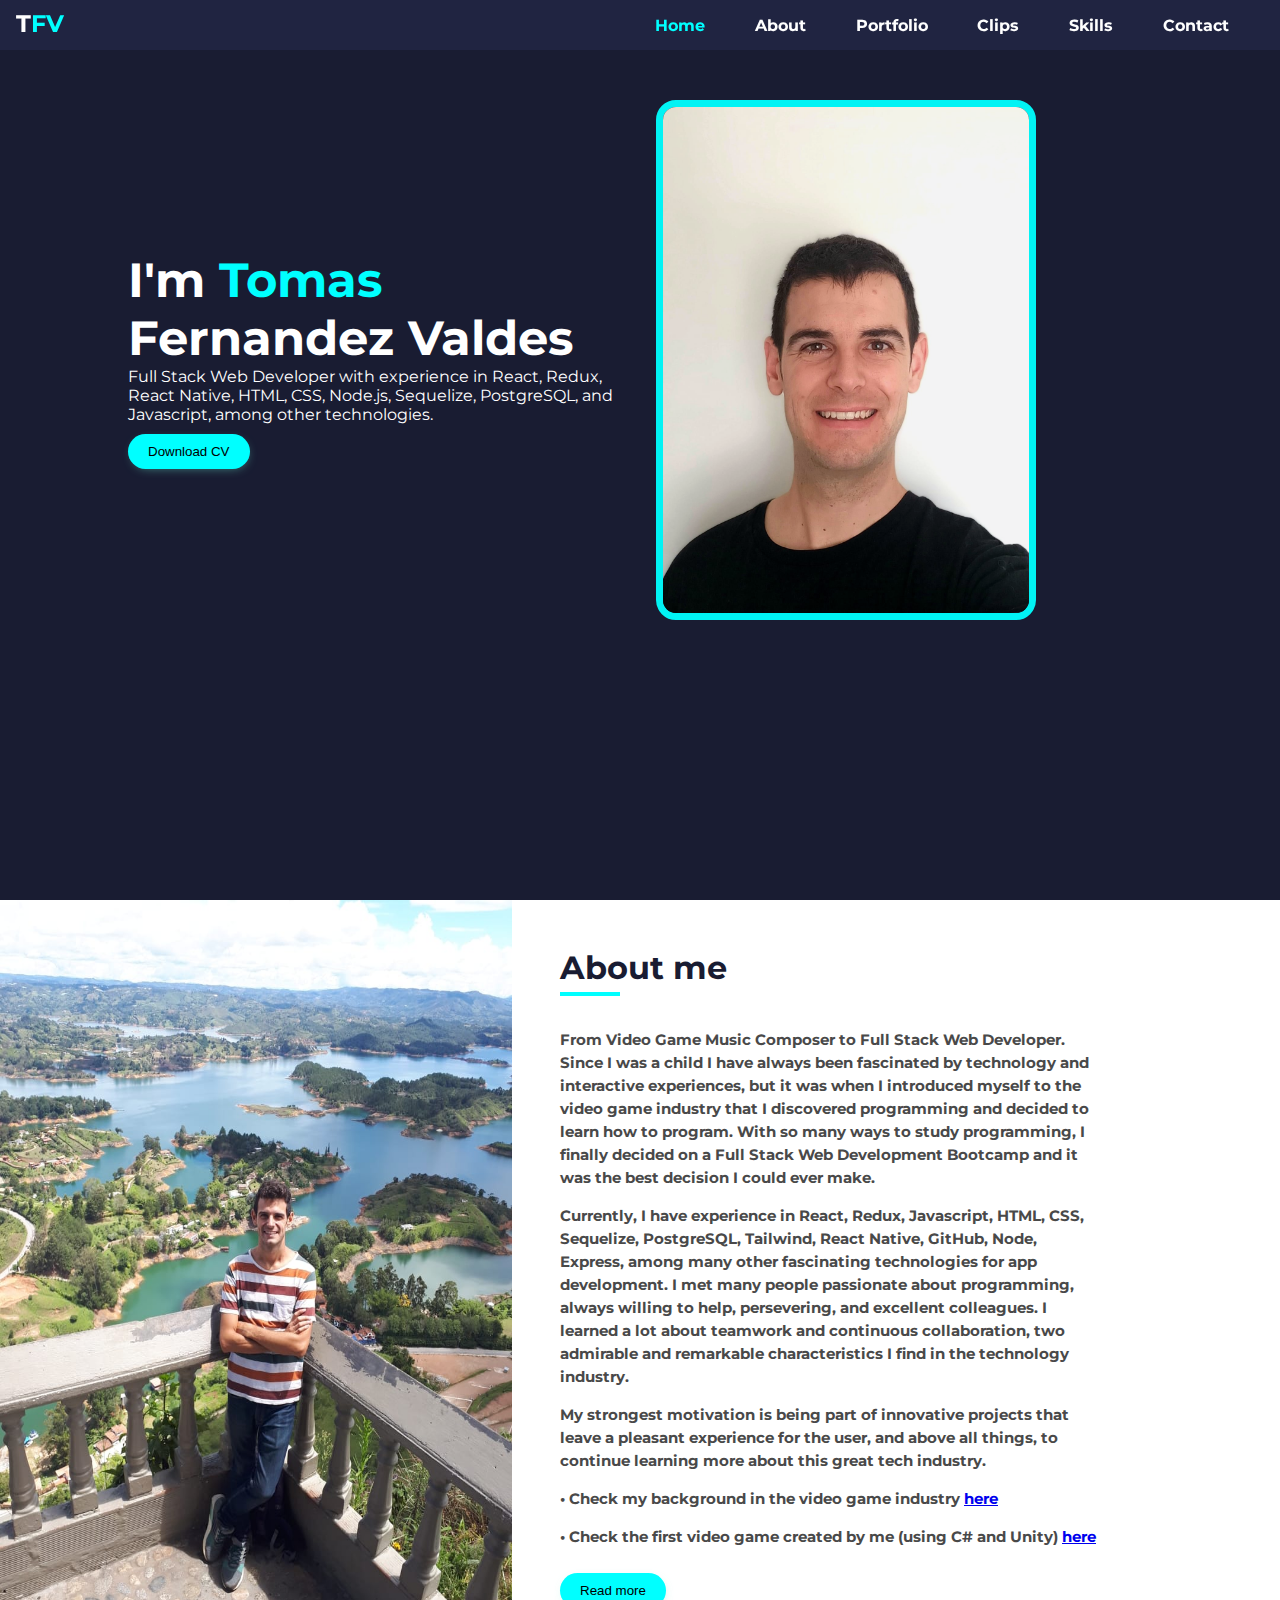
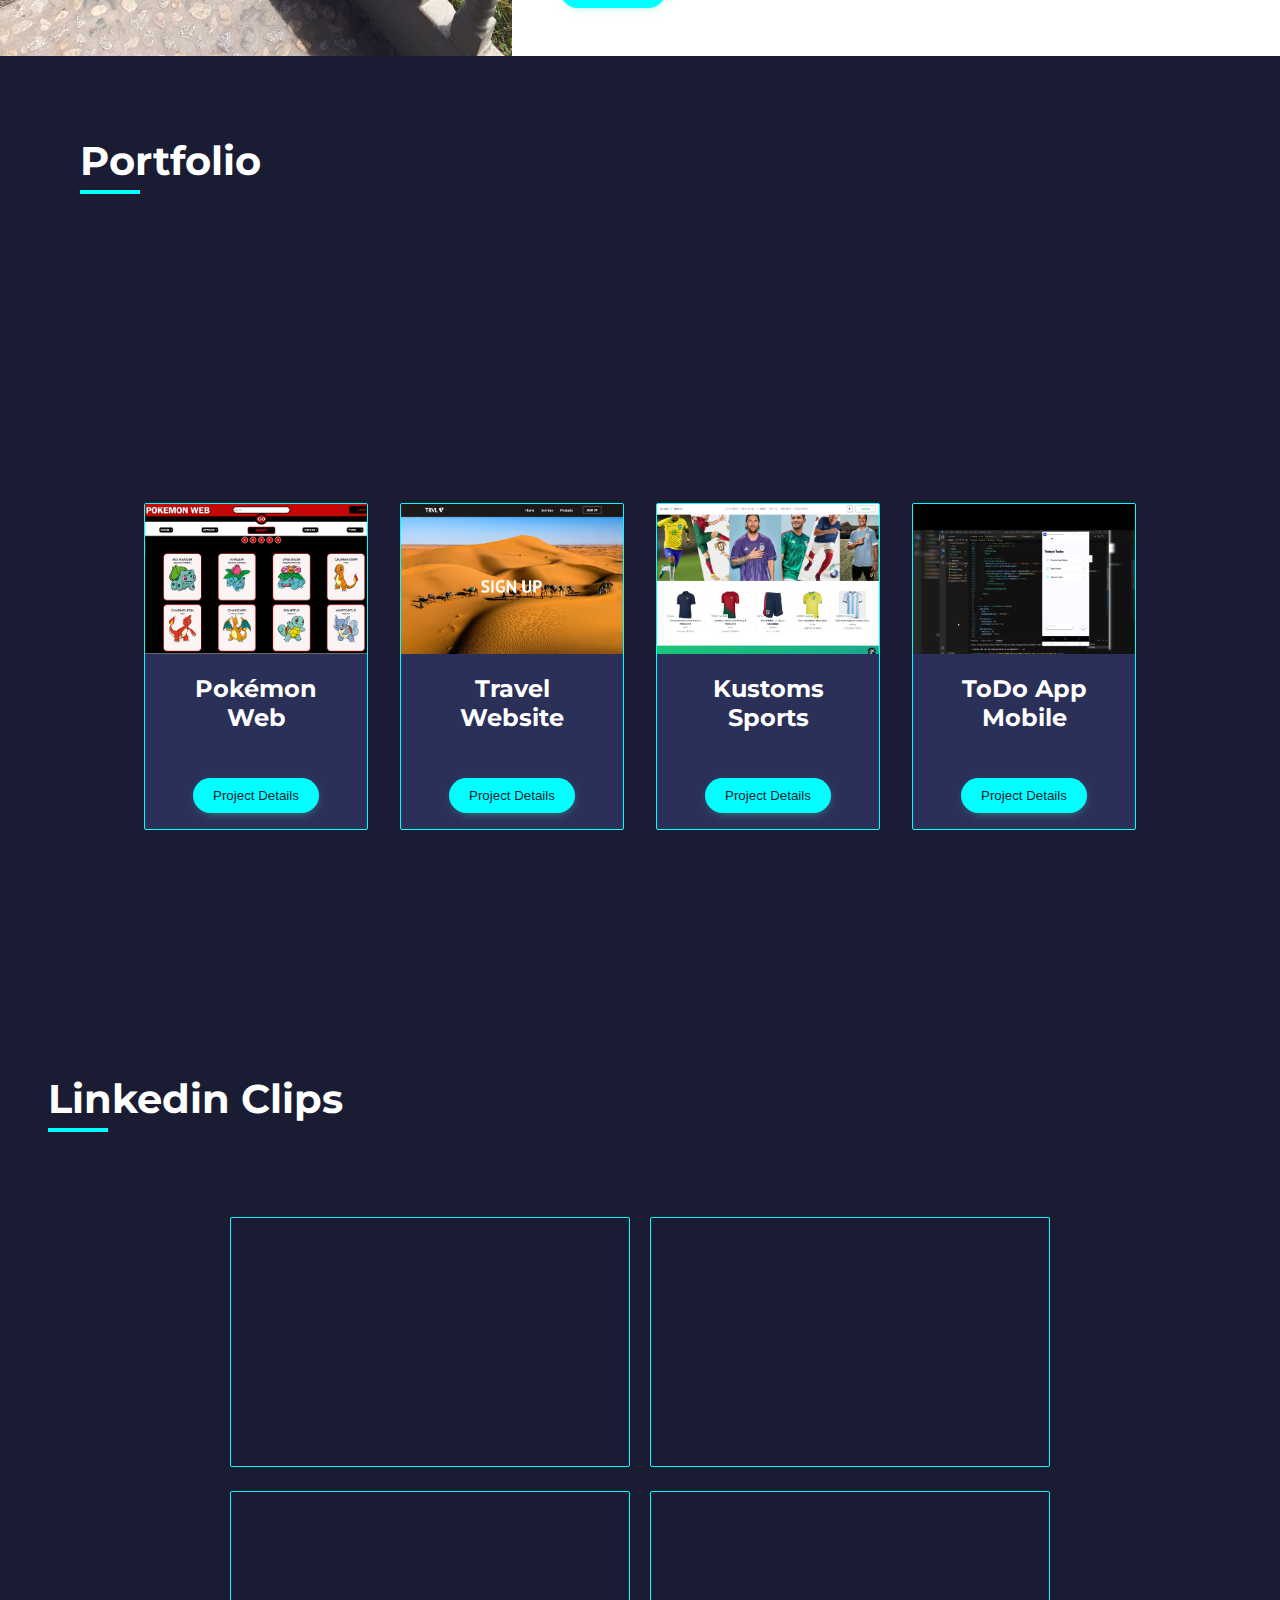
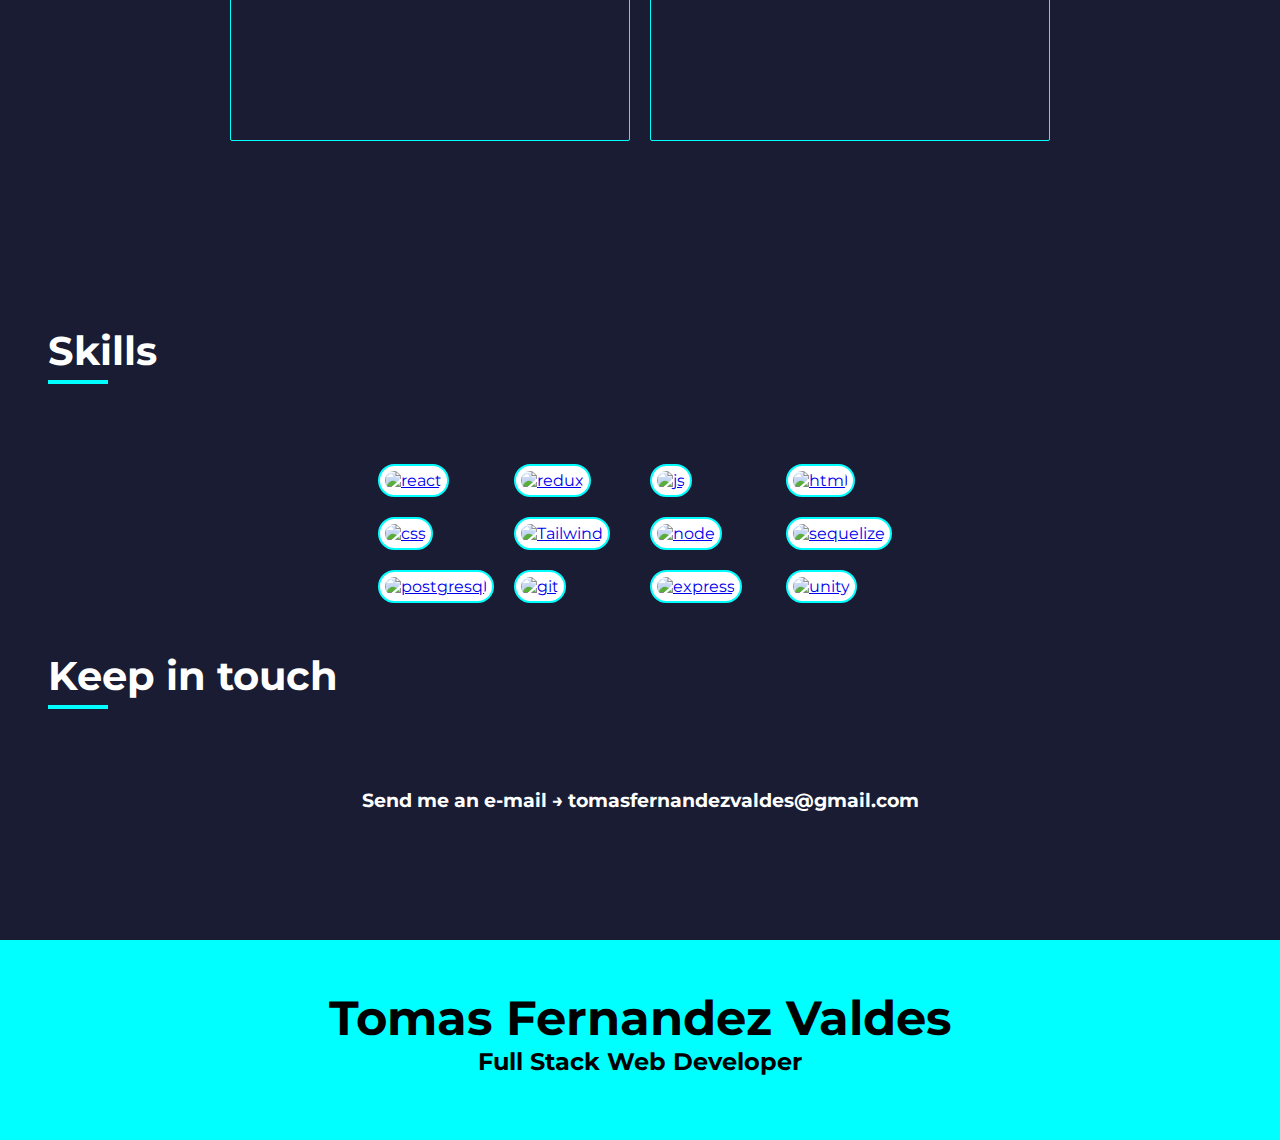
==== commit acf2a19b: "add project" ====
--- a/index.html
+++ b/index.html
@@ -55,6 +55,55 @@
               <div class="divider"></div>
             </div>
             <div class="container">
+                <!-- Pokemon Web -->
+                <div class="card">
+                  <div class="cardp__img">
+                  </div>
+                  <div class="card__title">
+                    <h2>Pokémon Web</h2>
+                  </div>
+                  <div class="card__proyect-links">
+                    <a href="https://github.com/tomasfv/PI-Pokemon-main" target="_blank">
+                      <i class="fab fa-github"></i>
+                    </a>
+                    <a href="https://www.linkedin.com/posts/tomasferval_frontend-fullstack-backend-activity-6993628926098989056-Qzj-?utm_source=share&utm_medium=member_desktop" target="_blank">
+                      <i class="fab fa-youtube"></i>
+                    </a>
+                    <a href="https://pi-pokemon-main-wine.vercel.app/" target="_blank">
+                      <i class="fas fa-globe-asia"></i>
+                    </a>
+                  </div>
+                  <div class="button-content">
+                    <button class="project-details-button download-cv">
+                      <a download href="/TomasFernandezValdes_ FullStack_Eng.pdf">Project Details</a>
+                    </button>
+                  </div>
+                </div>
+                <!-- Travel Website -->
+                <div class="card">
+                  <div class="cardt__img">
+                  </div>
+                  <div class="card__title">
+                    <h2>Travel Website</h2>
+                  </div>
+                  <div class="card__proyect-links">
+                    <a href="https://github.com/tomasfv/TravelWebsite" target="_blank">
+                      <i class="fab fa-github"></i>
+                    </a>
+                    <!-- <a href="https://www.linkedin.com/posts/tomasferval_frontend-fullstack-backend-activity-6993628926098989056-Qzj-?utm_source=share&utm_medium=member_desktop" target="_blank">
+                      <i class="fab fa-youtube"></i>
+                    </a> -->
+                    <a href="https://travel-website-tomasfv.vercel.app/" target="_blank">
+                      <i class="fas fa-globe-asia"></i>
+                    </a>
+                  </div>
+                  <div class="button-content">
+                    <button class="project-details-button download-cv">
+                      <a download href="/TomasFernandezValdes_ FullStack_Eng.pdf">Project Details</a>
+                    </button>
+                  </div>
+                </div>
+              <!-- Kustoms Sports -->
               <div class="card">
                 <div class="cardk__img">
                 </div>
@@ -68,11 +117,8 @@
                   <a href="https://www.youtube.com/watch?v=bM7t9NczBkY" target="_blank">
                     <i class="fab fa-youtube"></i>
                   </a>
-                  <a href="https://kustoms-sports.vercel.app" target="_blank">
+                  <!-- <a href="https://kustoms-sports.vercel.app" target="_blank">
                     <i class="fas fa-globe-asia"></i>
-                  </a>
-                  <!-- <a href="">
-                    <i class="fas fa-code"></i>
                   </a> -->
                 </div>
                 <div class="button-content">
@@ -81,34 +127,8 @@
                   </button>
                 </div>
               </div>
-              
-              <div class="card">
-                <div class="cardp__img">
-                </div>
-                <div class="card__title">
-                  <h2>Pokémon Web</h2>
-                </div>
-                <div class="card__proyect-links">
-                  <a href="https://github.com/tomasfv/PI-Pokemon-main" target="_blank">
-                    <i class="fab fa-github"></i>
-                  </a>
-                  <a href="https://www.linkedin.com/posts/tomasferval_frontend-fullstack-backend-activity-6993628926098989056-Qzj-?utm_source=share&utm_medium=member_desktop" target="_blank">
-                    <i class="fab fa-youtube"></i>
-                  </a>
-                  <a href="https://pi-pokemon-main-wine.vercel.app/" target="_blank">
-                    <i class="fas fa-globe-asia"></i>
-                  </a>
-                  <!-- <a href="">
-                    <i class="fas fa-code"></i>
-                  </a> -->
-                </div>
-                <div class="button-content">
-                  <button class="project-details-button download-cv">
-                    <a download href="/TomasFernandezValdes_ FullStack_Eng.pdf">Project Details</a>
-                  </button>
-                </div>
-              </div>
-
+            
+              <!-- ToDo App -->
               <div class="card">
                 <div class="cardtda__img">
                 </div>
@@ -119,15 +139,12 @@
                   <a href="https://github.com/tomasfv/ToDo-App-Mobile" target="_blank">
                     <i class="fab fa-github"></i>
                   </a>
-                  <a href="" target="_blank">
+                  <a href="https://www.linkedin.com/posts/tomasferval_reactnative-expo-android-activity-7008154269010784256-uurZ?utm_source=share&utm_medium=member_desktop" target="_blank">
                     <i class="fab fa-youtube"></i>
                   </a>
                   <a download href="/application-a12006f2-7160-4f5f-839d-4a2cf59c3d21.apk" target="_blank">
                     <i class="fa-brands fa-android"></i>
                   </a>
-                  <!-- <a href="">
-                    <i class="fas fa-code"></i>
-                  </a> -->
                 </div>
                 <div class="button-content">
                   <button class="project-details-button download-cv">
--- a/style.css
+++ b/style.css
@@ -351,6 +351,7 @@
 .card {
   width: 300px;
   border: solid aqua 1px;
+  border-radius: 2px;
   background-color: #2b3058;
   margin: 1em;
 }
@@ -369,6 +370,13 @@
   background-size: cover;
 }
 
+.cardt__img {
+  width: 100%;
+  height: 150px;
+  background-image: url(/travelWeb.jpg);
+  background-size: cover;
+}
+
 .cardtda__img{
   width: 100%;
   height: 150px;
@@ -406,7 +414,7 @@
 
 .contact-section {
   padding: 3em;
-
+  
 }
 
 .container-contact {
@@ -445,6 +453,7 @@
   height: 250px;
   transition-duration: 300ms;
   border: solid aqua 1px;
+  border-radius: 2px;
   margin: 5px;
   transition-timing-function: ease-in-out;
 }
@@ -628,4 +637,17 @@
   .footer-content h5{
     font-size: 1em;
   }
+
+  .divider{
+    margin-bottom: 100px;
+  }
+
+  .contact-heading{
+    margin-top: 320px;
+  }
+
+  .portfolio-heading{
+    margin-bottom: 200px;
+  }
+
 }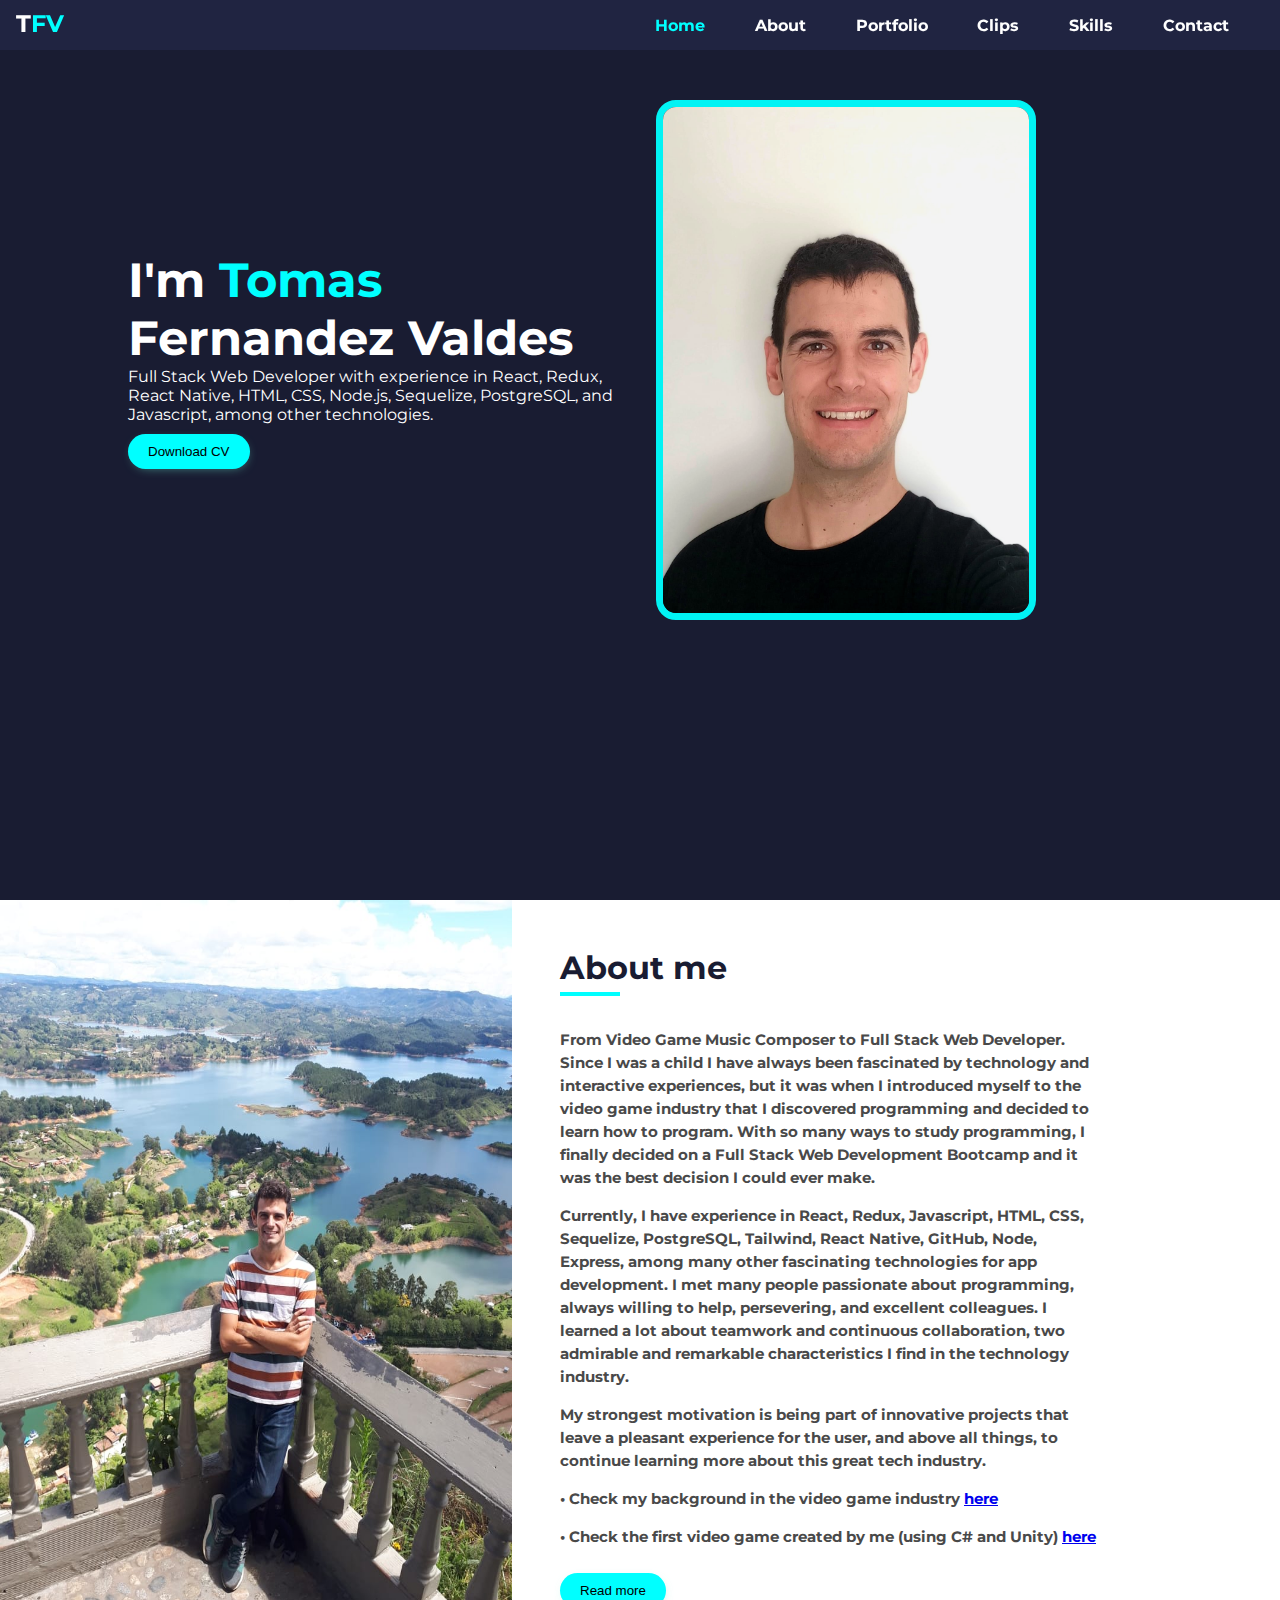
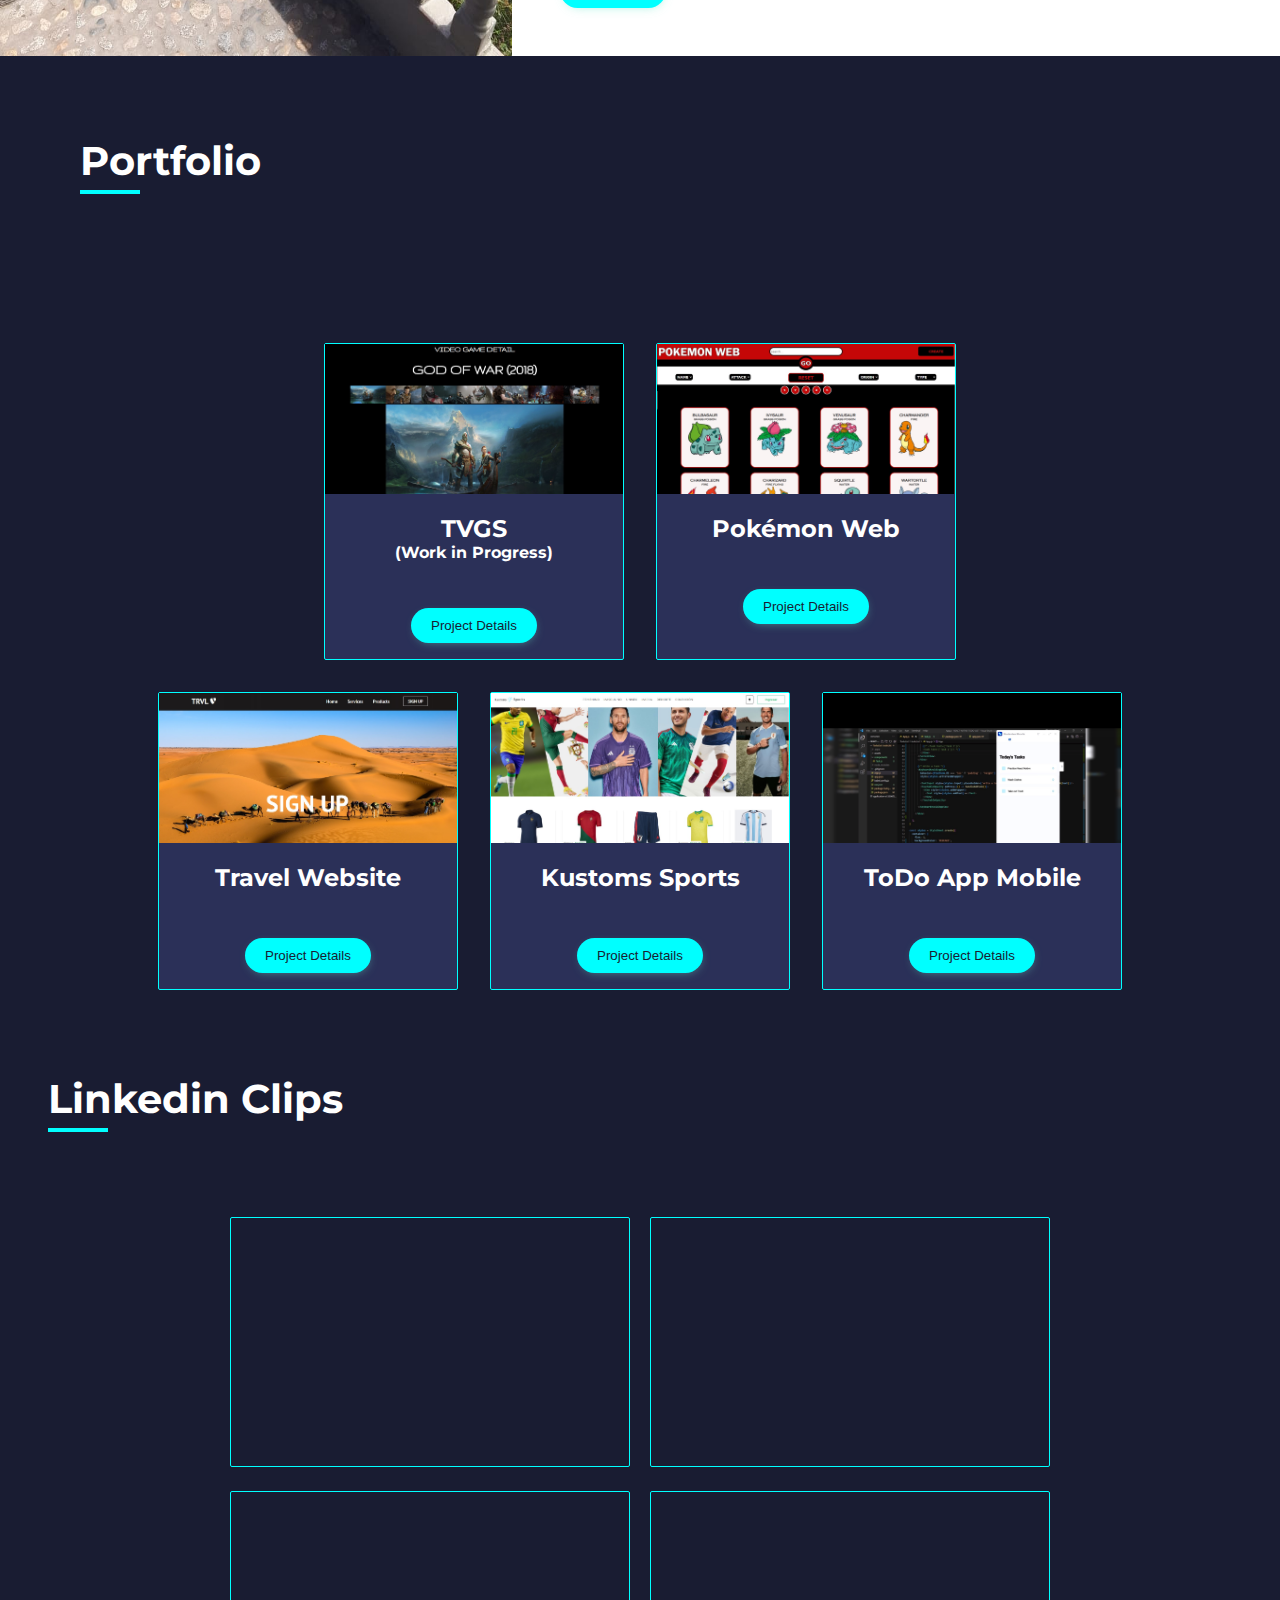
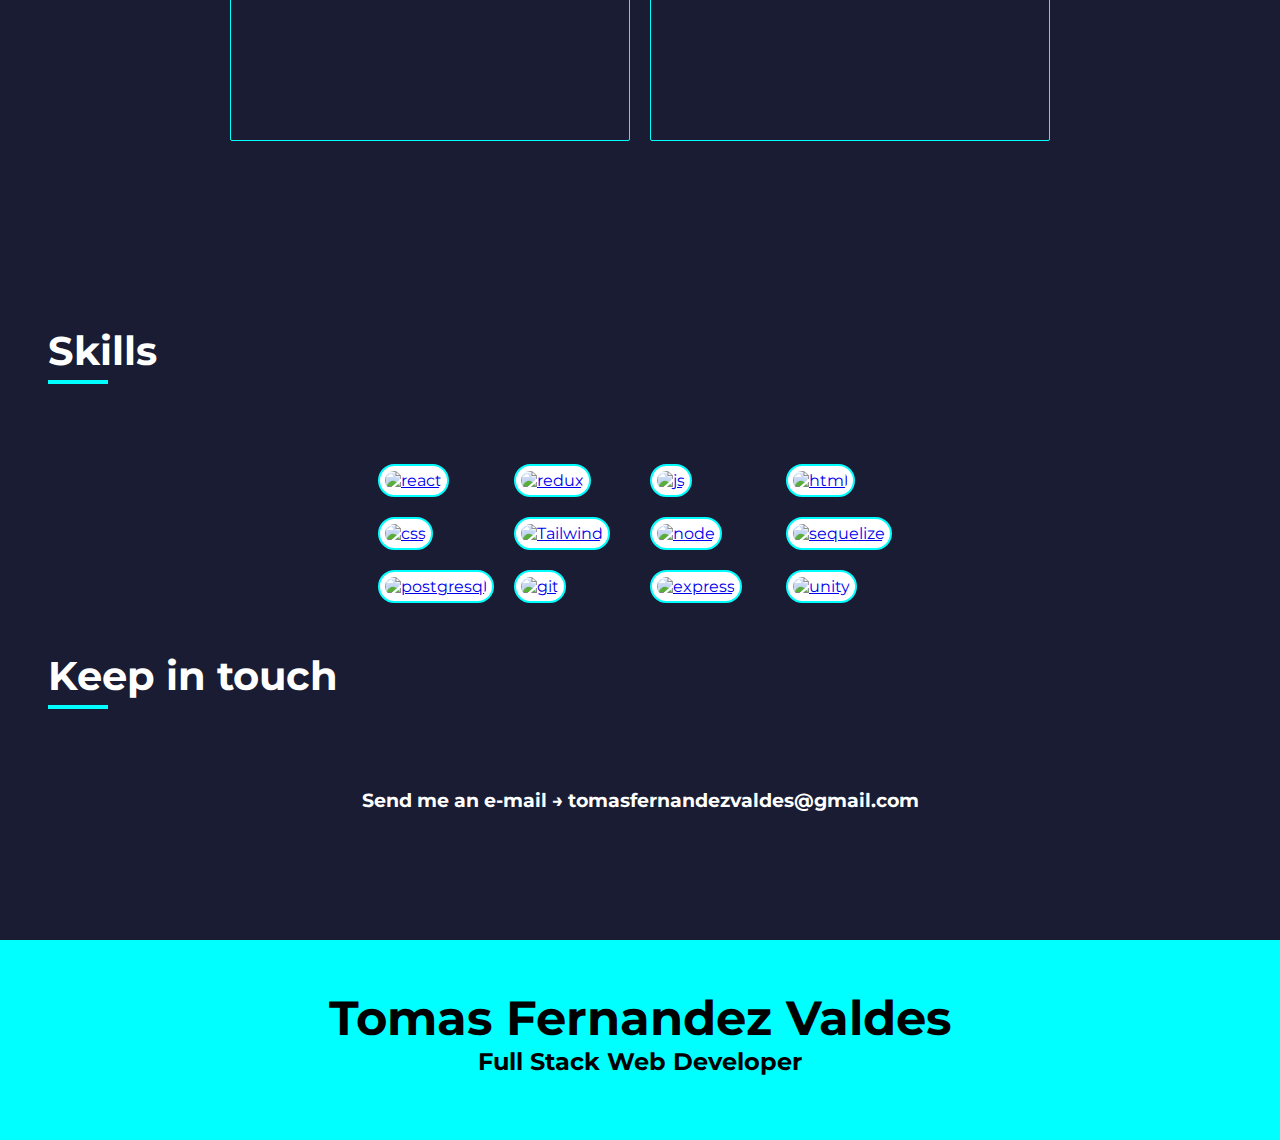
==== commit 47553fbe: "add tvgs" ====
--- a/index.html
+++ b/index.html
@@ -55,6 +55,32 @@
               <div class="divider"></div>
             </div>
             <div class="container">
+              <div class="container-first">
+               <!-- TVGS -->
+               <div class="card">
+                <div class="cardtvgs__img">
+                </div>
+                <div class="card__title">
+                  <h2>TVGS</h2>
+                  <h4>(Work in Progress)</h4>
+                </div>
+                <div class="card__proyect-links">
+                  <a href="https://github.com/tomasfv?tab=repositories" target="_blank">
+                    <i class="fab fa-github"></i>
+                  </a>
+                  <a href="https://www.linkedin.com/posts/tomasferval_it-fullstackdeveloper-backend-activity-7021528999675727872-fI4c?utm_source=share&utm_medium=member_desktop" target="_blank">
+                    <i class="fab fa-youtube"></i>
+                  </a>
+                  <a href="https://tvgs.netlify.app/" target="_blank">
+                    <i class="fas fa-globe-asia"></i>
+                  </a>
+                </div>
+                <div class="button-content">
+                  <button class="project-details-button download-cv">
+                    <a download href="/TomasFernandezValdes_ FullStack_Eng.pdf">Project Details</a>
+                  </button>
+                </div>
+              </div>
                 <!-- Pokemon Web -->
                 <div class="card">
                   <div class="cardp__img">
@@ -79,6 +105,8 @@
                     </button>
                   </div>
                 </div>
+              </div>
+              <div class="container-second">
                 <!-- Travel Website -->
                 <div class="card">
                   <div class="cardt__img">
@@ -99,7 +127,7 @@
                   </div>
                   <div class="button-content">
                     <button class="project-details-button download-cv">
-                      <a download href="/TomasFernandezValdes_ FullStack_Eng.pdf">Project Details</a>
+                      <a  href="https://github.com/tomasfv/TravelWebsite">Project Details</a>
                     </button>
                   </div>
                 </div>
@@ -152,9 +180,9 @@
                   </button>
                 </div>
               </div>
-              
-              
-            </div>
+            </div>
+            </div>
+
           </div>
           <div id="clips" class="contact-section">
             <div  class="contact-heading">
--- a/style.css
+++ b/style.css
@@ -344,10 +344,20 @@
   height: 80vh;
   margin: 0 auto;
   display: flex;
-  align-items: center;
-  justify-content: center;
-}
-
+  flex-direction: column;
+  align-items: center;
+  justify-content: center;
+}
+
+.container-first{
+  display: flex;
+  flex-direction: row;
+}
+
+.container-second{
+  display: flex;
+  flex-direction: row;
+}
 .card {
   width: 300px;
   border: solid aqua 1px;
@@ -356,6 +366,12 @@
   margin: 1em;
 }
 
+.cardtvgs__img{
+  width: 100%;
+  height: 150px;
+  background-image: url(/TVGS-2.jpg);
+  background-size: cover;
+}
 .cardk__img {
   width: 100%;
   height: 150px;
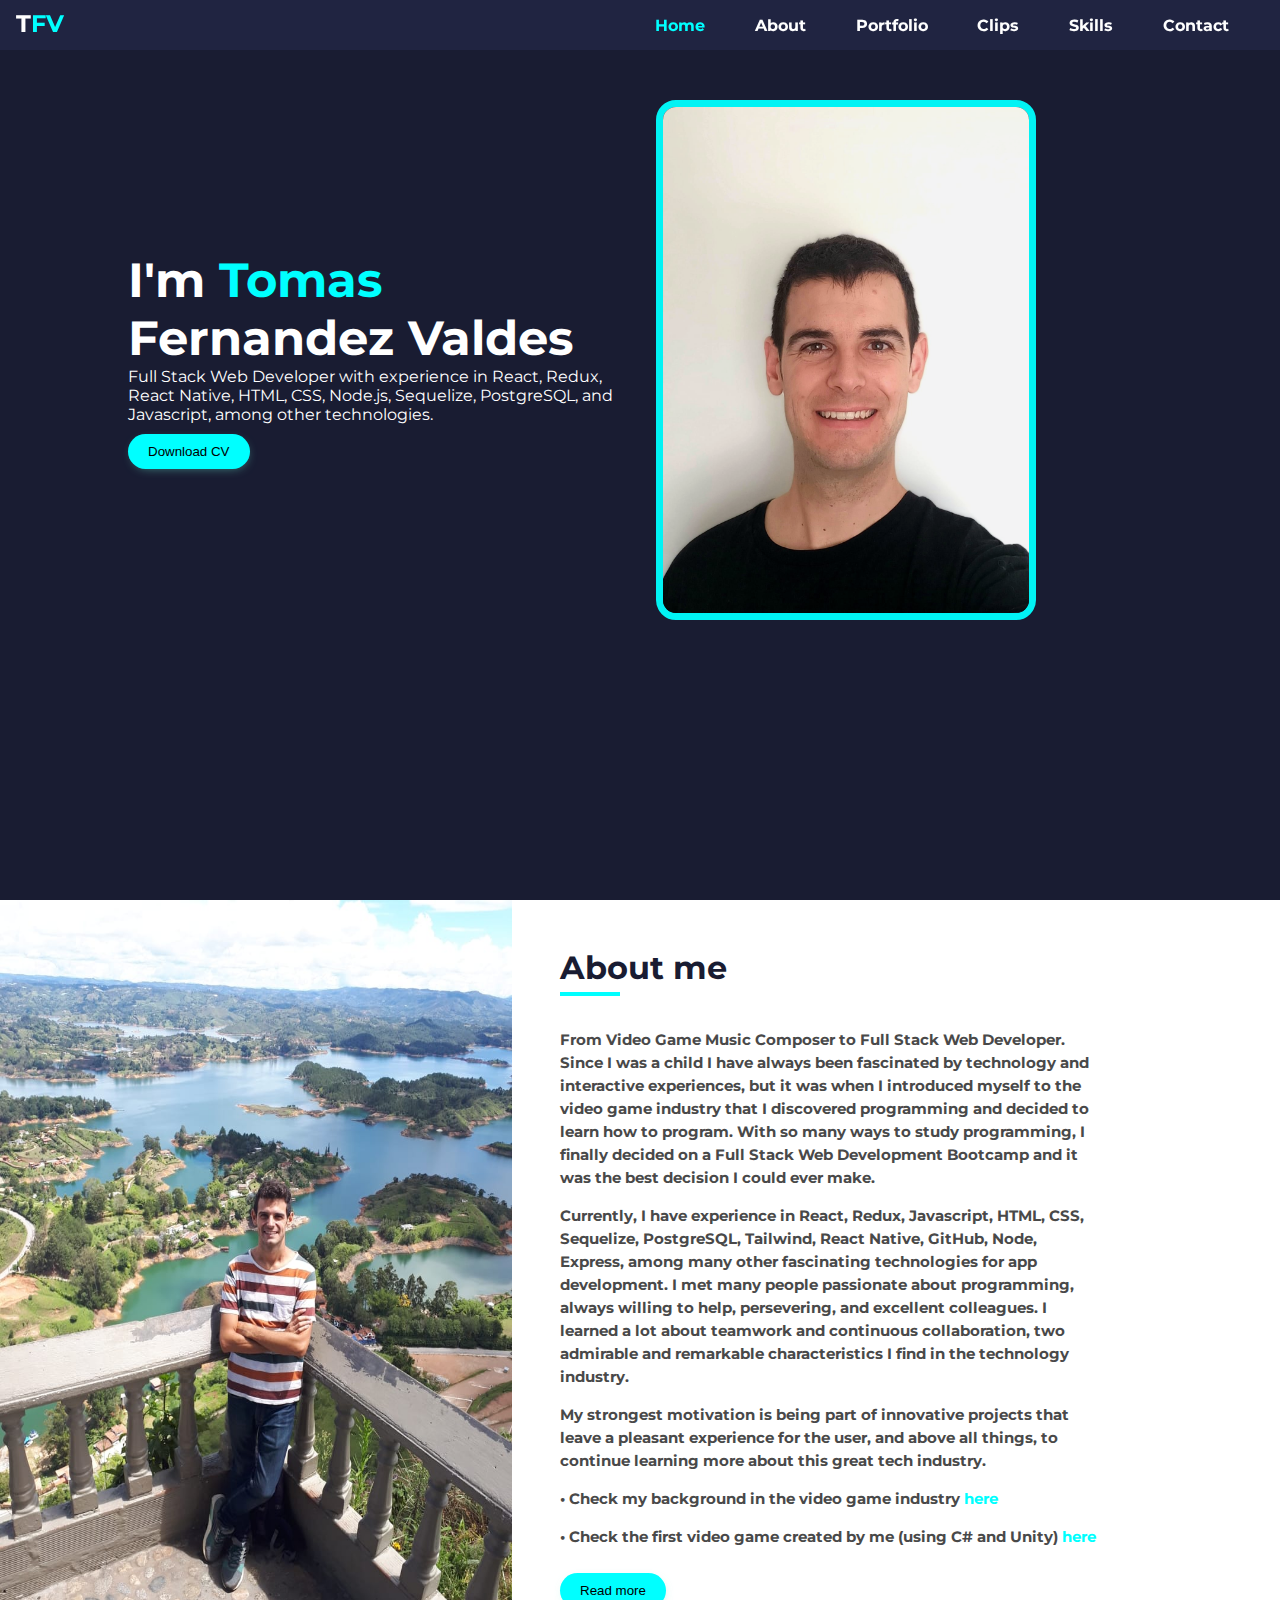
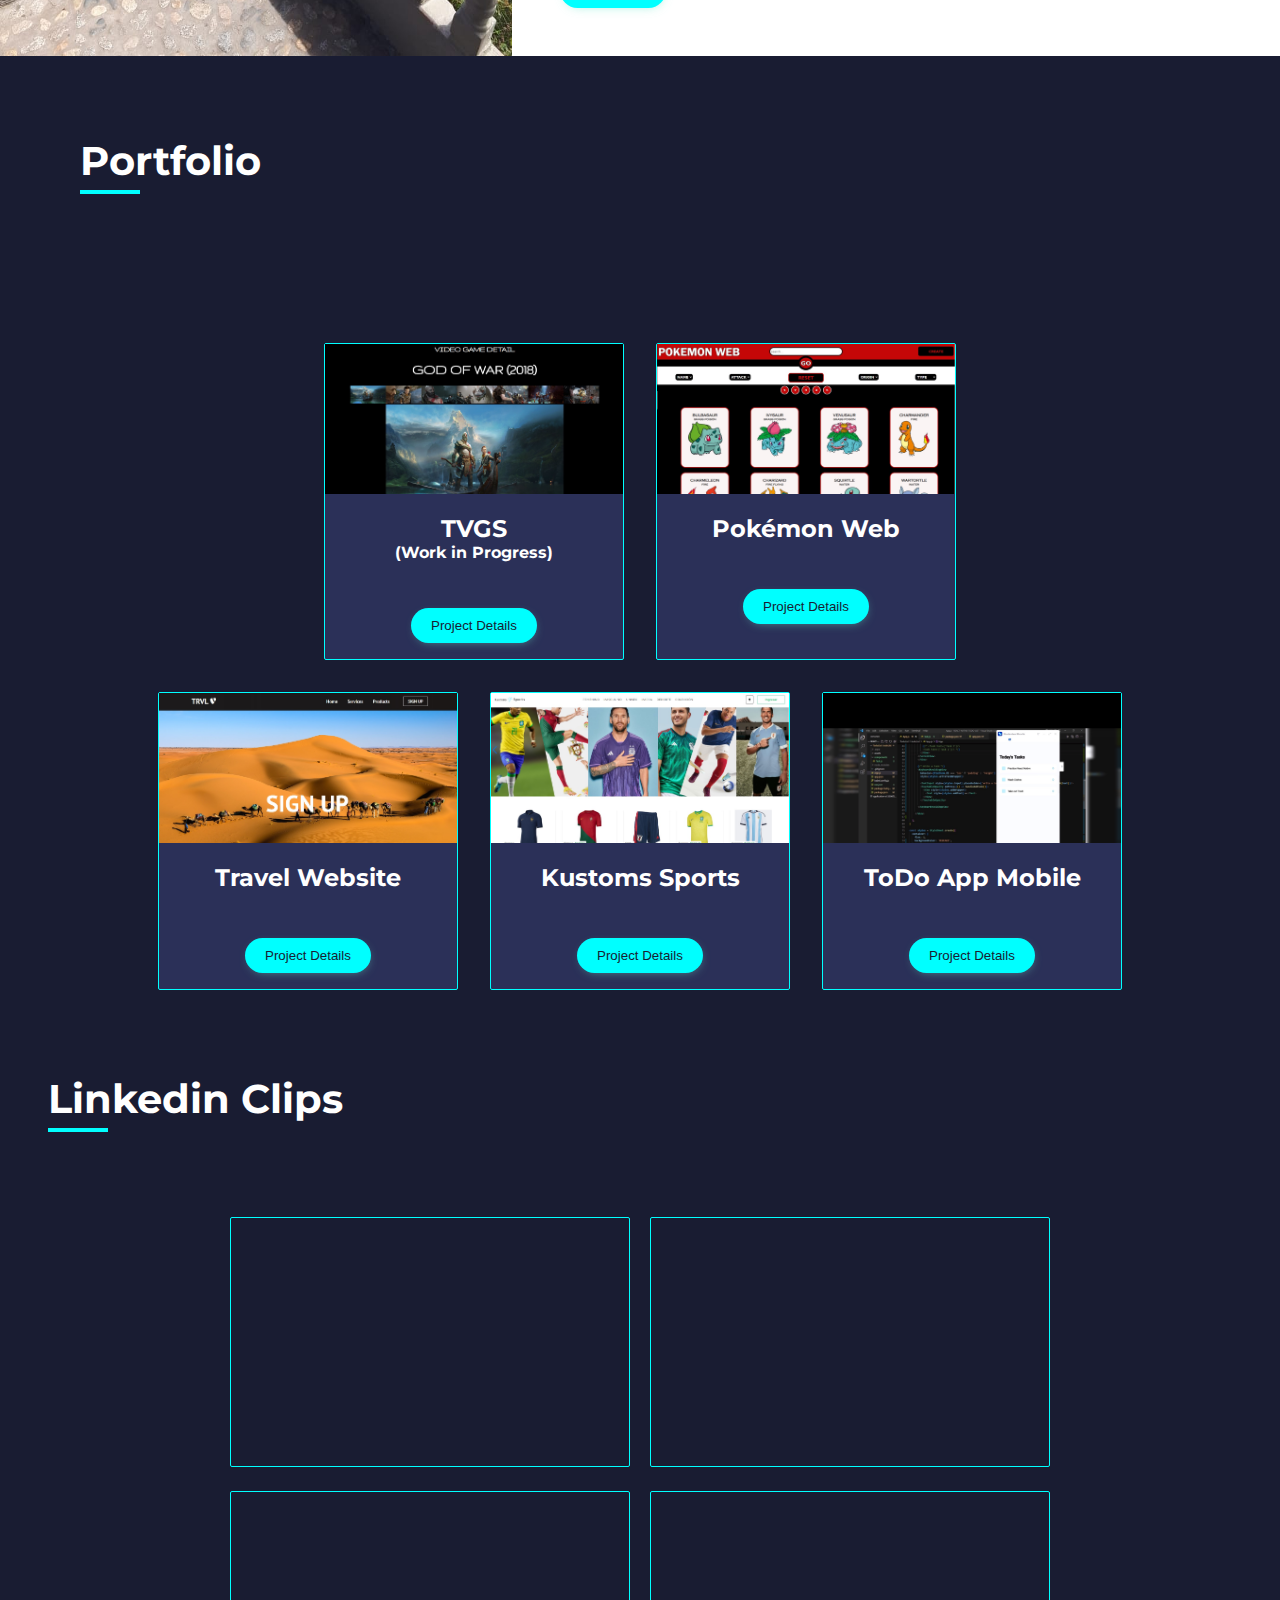
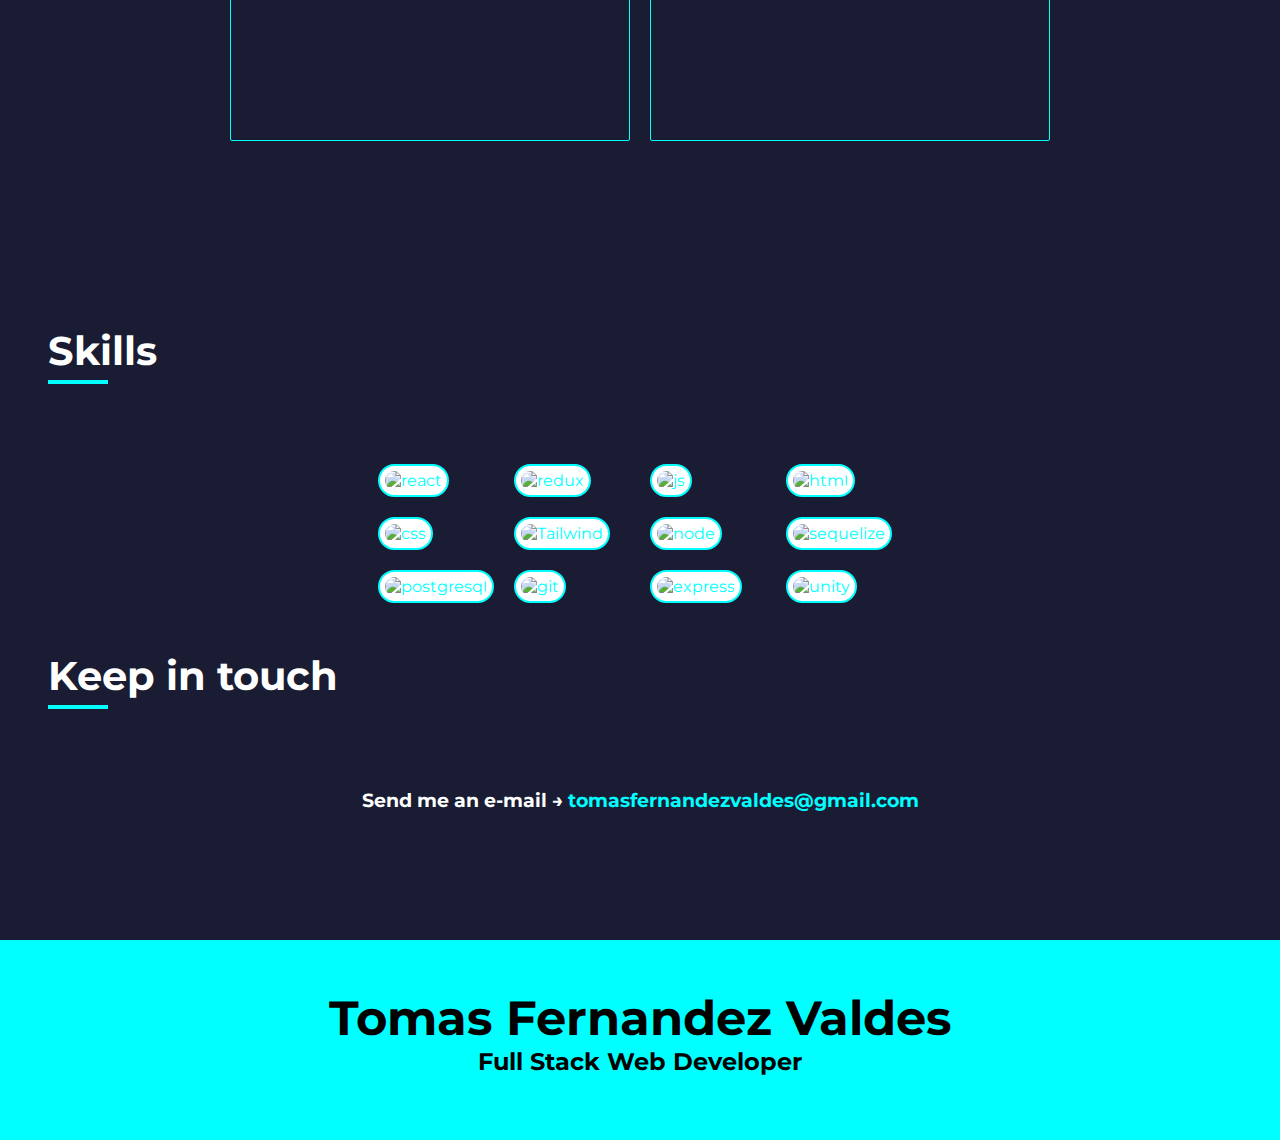
==== commit e629bb59: "add mailto" ====
--- a/index.html
+++ b/index.html
@@ -77,7 +77,7 @@
                 </div>
                 <div class="button-content">
                   <button class="project-details-button download-cv">
-                    <a download href="/TomasFernandezValdes_ FullStack_Eng.pdf">Project Details</a>
+                    <a download href="https://www.linkedin.com/in/tomasferval/">Project Details</a>
                   </button>
                 </div>
               </div>
@@ -101,7 +101,7 @@
                   </div>
                   <div class="button-content">
                     <button class="project-details-button download-cv">
-                      <a download href="/TomasFernandezValdes_ FullStack_Eng.pdf">Project Details</a>
+                      <a download href="https://www.linkedin.com/in/tomasferval/">Project Details</a>
                     </button>
                   </div>
                 </div>
@@ -127,7 +127,7 @@
                   </div>
                   <div class="button-content">
                     <button class="project-details-button download-cv">
-                      <a  href="https://github.com/tomasfv/TravelWebsite">Project Details</a>
+                      <a  href="https://www.linkedin.com/in/tomasferval/">Project Details</a>
                     </button>
                   </div>
                 </div>
@@ -151,7 +151,7 @@
                 </div>
                 <div class="button-content">
                   <button class="project-details-button download-cv">
-                    <a download href="/TomasFernandezValdes_ FullStack_Eng.pdf">Project Details</a>
+                    <a download href="https://www.linkedin.com/in/tomasferval/">Project Details</a>
                   </button>
                 </div>
               </div>
@@ -176,7 +176,7 @@
                 </div>
                 <div class="button-content">
                   <button class="project-details-button download-cv">
-                    <a download href="/TomasFernandezValdes_ FullStack_Eng.pdf">Project Details</a>
+                    <a download href="https://www.linkedin.com/in/tomasferval/">Project Details</a>
                   </button>
                 </div>
               </div>
@@ -237,16 +237,10 @@
               <div class="divider"></div>
             </div>
             <div class="container-contact">
-              <!-- <img src="https://res.cloudinary.com/freelancer2222222222222222/image/upload/v1650543288/samples/img-opacity50_jgruyl.png" alt=""> -->
+            
               <div class="contact-form">
-                <!-- <h4>Send me a message...</h4> -->
-                <!-- <form class="form-group">
-                  <input type="text" placeholder="Name" class="input">
-                  <input type="email" placeholder="Email" class="input">
-                  <textarea name="message" placeholder="Place your message here..."></textarea>
-                  <button type="submit" class="btn-submit">Send message</button>
-                </form> -->
-                <h3>Send me an e-mail → tomasfernandezvaldes@gmail.com</h3>
+             
+                <h3>Send me an e-mail → <a href="mailto:tomasfernandezvaldes@gmail.com">tomasfernandezvaldes@gmail.com</a></h3>
                 
               </div>
             </div>
@@ -258,7 +252,6 @@
               <h5>Full Stack Web Developer</h5>
             </div>
             <div class="sotial-networks">
-              <!-- <i class="fab fa-instagram"></i> -->
               <a href="https://www.linkedin.com/in/tomasferval/" target="_blank"><i class="fab fa-linkedin"></i></a>
               <a href="https://github.com/tomasfv" target="_blank"><i class="fab fa-github"></i></a>
               <a href="https://tomasfv.itch.io/" target="_blank"><i class="fab fa-itch-io"></i></a>
--- a/style.css
+++ b/style.css
@@ -591,6 +591,11 @@
   
 }
 
+a {
+  text-decoration: none;
+  color: aqua;
+}
+
 
 @media (max-width: 780px){
   .main{
